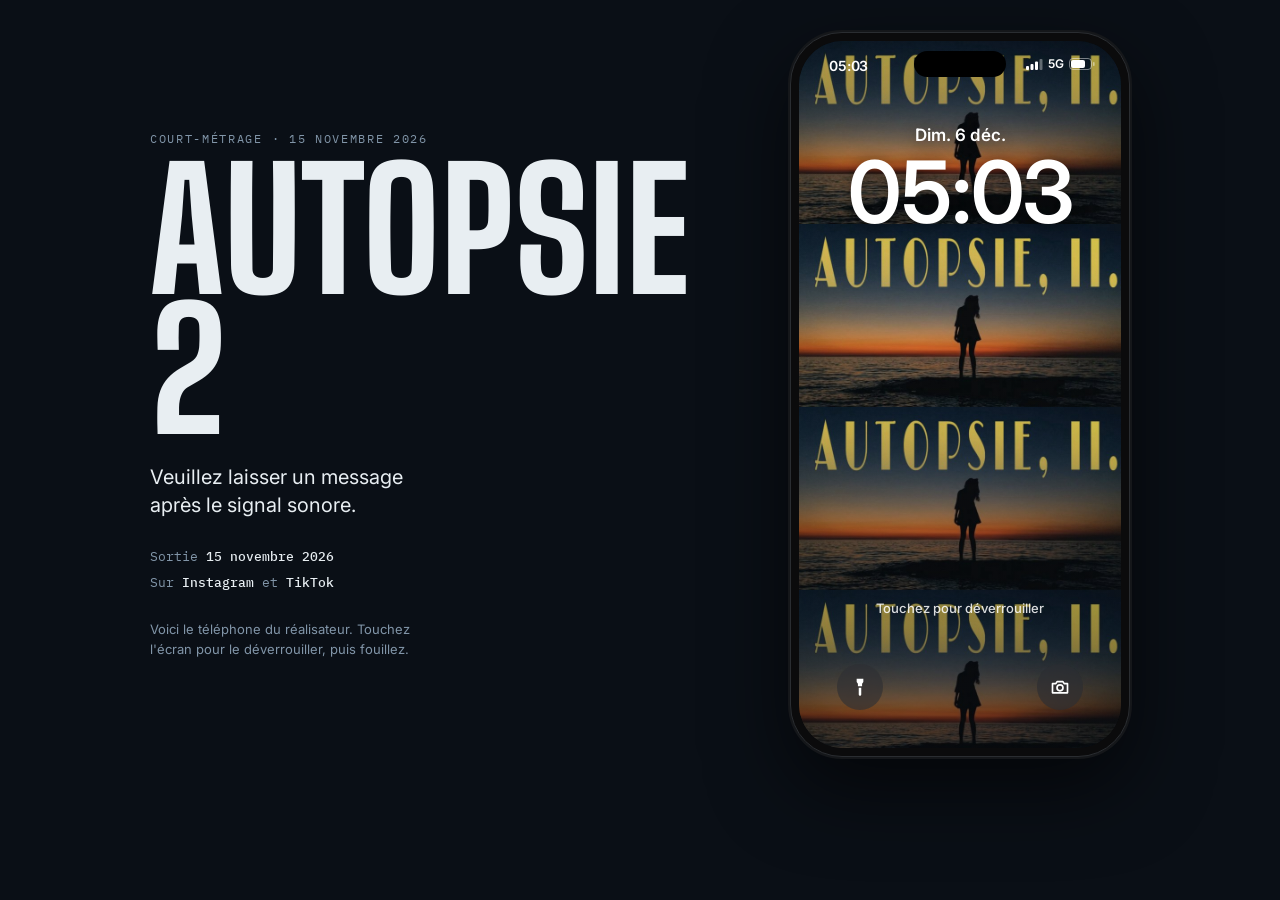
==== index.html @ be756fc7 "Add files via upload" ====
<!doctype html>
<html lang="fr">
<head>
<meta charset="utf-8">
<meta name="viewport" content="width=device-width, initial-scale=1, viewport-fit=cover">
<meta name="description" content="Autopsie 2, court-métrage. Sortie le 15 novembre 2026 sur Instagram et TikTok.">
<style>[hidden]{display:none!important}body{margin:0}img{max-width:100%}</style>
<title>Autopsie 2</title>
<link rel="preconnect" href="https://fonts.googleapis.com">
<link rel="stylesheet" href="https://fonts.googleapis.com/css2?family=Big+Shoulders+Display:wght@800&family=IBM+Plex+Mono:wght@400;500&family=Inter:wght@400;500;600;700&display=swap">
<style>
/* Layout: a title column beside an iPhone showing the director's phone; the phone stacks under the title on narrow screens. */
:root {
  color-scheme: dark;
  --bg: #0a0f16;
  --line: #223040;
  --ink: #e8eef2;
  --mute: #8195a8;
  --font-display: "Big Shoulders Display", "Arial Narrow", Impact, sans-serif;
  --font-mono: "IBM Plex Mono", ui-monospace, "SF Mono", Menlo, monospace;
  --font-ios: -apple-system, BlinkMacSystemFont, "SF Pro Text", "SF Pro Display", "Inter", system-ui, "Segoe UI", sans-serif;
  /* iOS dark palette used inside the phone */
  --i-bg: #000;
  --i-card: #1c1c1e;
  --i-card2: #2c2c2e;
  --i-sep: #38383a;
  --i-mute: #8e8e93;
  --i-blue: #0a84ff;
  --i-red: #ff453a;
  --i-green: #30d158;
}
* { box-sizing: border-box; }
html, body { min-height: 100%; }
body {
  background: var(--bg);
  color: var(--ink);
  font-family: var(--font-ios);
  font-size: 15px;
  line-height: 1.5;
  padding-left: max(16px, env(safe-area-inset-left, 0px));
  padding-right: max(16px, env(safe-area-inset-right, 0px));
  padding-block: 32px 48px;
}
button { font: inherit; color: inherit; background: none; border: 0; cursor: pointer; padding: 0; text-align: inherit; -webkit-tap-highlight-color: transparent; }
:focus-visible { outline: 2px solid var(--i-blue); outline-offset: 2px; }

.stage { max-width: 980px; margin: 0 auto; display: grid; grid-template-columns: minmax(0, 1fr) 340px; gap: 48px 72px; align-items: center; }
.intro { min-width: 0; }
.eyebrow { font-family: var(--font-mono); font-size: 12px; letter-spacing: .14em; text-transform: uppercase; color: var(--mute); margin: 0 0 12px; }
h1 { font-family: var(--font-display); font-weight: 800; font-size: clamp(72px, 13vw, 168px); line-height: .84; letter-spacing: .005em; text-transform: uppercase; margin: 0; text-wrap: balance; }
.line { font-size: 20px; line-height: 1.4; margin: 24px 0 0; max-width: 24ch; text-wrap: balance; }
.meta { margin: 28px 0 0; display: grid; gap: 6px; font-family: var(--font-mono); font-size: 13px; color: var(--mute); }
.meta b { color: var(--ink); font-weight: 500; }
.hint { margin: 28px 0 0; font-size: 13px; color: var(--mute); max-width: 34ch; }

/* iPhone */
.phone { width: 100%; max-width: 340px; aspect-ratio: 9 / 19.2; background: #0b0b0c; border: 1px solid #2a2d31; border-radius: 52px; padding: 8px; box-shadow: 0 0 0 2px #15171a, 0 30px 80px rgba(0,0,0,.6); justify-self: center; font-family: var(--font-ios); }
.glass { position: relative; width: 100%; height: 100%; border-radius: 44px; overflow: hidden; background: #000; isolation: isolate; color: #fff; }
.island { position: absolute; z-index: 20; top: 10px; left: 50%; width: 92px; height: 26px; margin-left: -46px; background: #000; border-radius: 14px; }
.status { position: absolute; z-index: 19; inset: 0 0 auto 0; height: 46px; padding: 14px 26px 0 30px; display: flex; justify-content: space-between; align-items: flex-start; pointer-events: none; font-size: 14px; font-weight: 600; letter-spacing: -.01em; }
.status .r { display: flex; gap: 5px; align-items: center; font-size: 12px; }
.status svg { display: block; }
.homebar { position: absolute; z-index: 20; bottom: 5px; left: 50%; width: 140px; height: 22px; margin-left: -70px; display: flex; align-items: flex-end; justify-content: center; padding-bottom: 5px; }
.homebar::after { content: ""; width: 120px; height: 5px; border-radius: 3px; background: #fff; opacity: .9; }

.screen { position: absolute; inset: 0; padding: 52px 16px 30px; display: flex; flex-direction: column; min-height: 0; background: var(--i-bg); }
.screen.clear { background: transparent; }
.wp { position: absolute; inset: 0; z-index: -1; background: #0a0f16 url("[data-uri]") top center / 100% auto repeat-y; }
.wp::after { content: ""; position: absolute; inset: 0; background: linear-gradient(rgba(6,9,14,.30), rgba(6,9,14,.05) 40%, rgba(6,9,14,.50)); }

/* Écran verrouillé */
.lock { align-items: center; text-align: center; text-shadow: 0 2px 16px rgba(0,0,0,.45); }
.lock .date { font-size: 17px; font-weight: 600; margin-top: 30px; }
.lock .time { font-size: 86px; font-weight: 600; line-height: 1; letter-spacing: -.04em; margin-top: 0; font-variant-numeric: tabular-nums; }
.lock .tap { margin-top: auto; font-size: 13px; font-weight: 500; opacity: .85; margin-bottom: 100px; }
.lock .quick { position: absolute; bottom: 38px; width: 46px; height: 46px; border-radius: 50%; background: rgba(40,44,52,.55); backdrop-filter: blur(14px); -webkit-backdrop-filter: blur(14px); display: grid; place-items: center; }
.lock .quick svg { width: 20px; height: 20px; }
.lock .q1 { left: 38px; } .lock .q2 { right: 38px; }

/* Accueil */
.home { padding-top: 62px; }
.apps { display: grid; grid-template-columns: repeat(4, minmax(0, 1fr)); gap: 20px 4px; }
.app { display: grid; justify-items: center; gap: 5px; font-size: 11px; font-weight: 500; text-align: center; text-shadow: 0 1px 6px rgba(0,0,0,.7); }
.app svg { width: 58px; height: 58px; display: block; }
.dots { margin-top: auto; display: flex; justify-content: center; gap: 7px; margin-bottom: 14px; }
.dots i { width: 7px; height: 7px; border-radius: 50%; background: rgba(255,255,255,.4); }
.dots i:first-child { background: #fff; }
.pill-search { align-self: center; padding: 7px 34px; border-radius: 999px; background: rgba(40,44,52,.55); backdrop-filter: blur(14px); -webkit-backdrop-filter: blur(14px); font-size: 13px; font-weight: 500; margin-bottom: 16px; }

/* Pages d'application */
.back { align-self: flex-start; display: inline-flex; align-items: center; gap: 2px; color: var(--i-blue); font-size: 17px; margin-left: -6px; padding: 4px 6px 4px 0; min-height: 32px; }
.back svg { width: 22px; height: 22px; }
.title { font-size: 33px; font-weight: 700; letter-spacing: .2px; margin: 4px 0 10px; line-height: 1.15; }
.search { height: 36px; background: var(--i-card); border-radius: 10px; color: var(--i-mute); display: flex; align-items: center; gap: 6px; padding: 0 10px; font-size: 16px; margin-bottom: 12px; }
.search svg { width: 15px; height: 15px; }
.group { background: var(--i-card); border-radius: 12px; overflow: hidden; }
.grow { display: flex; align-items: center; gap: 12px; padding: 12px 14px; min-width: 0; }
.grow + .grow { border-top: .5px solid var(--i-sep); }
.sub { font-size: 13px; color: var(--i-mute); }
.scroll { flex: 1; min-height: 0; overflow-y: auto; }

/* Contacts */
.sect { font-size: 13px; font-weight: 600; color: var(--i-mute); padding: 6px 2px 4px; background: var(--i-bg); position: sticky; top: 0; }
.clist { list-style: none; margin: 0 0 8px; padding: 0; }
.clist button { width: 100%; padding: 11px 2px; border-top: .5px solid var(--i-sep); font-size: 17px; }
.clist b { font-weight: 600; }
.avatar { flex: none; border-radius: 50%; display: grid; place-items: center; color: #fff; font-weight: 500; background: linear-gradient(#9a9aa2, #6e6e76); }
.person { align-items: center; text-align: center; }
.person .avatar { width: 98px; height: 98px; font-size: 36px; margin-top: 18px; }
.person h2 { font-size: 27px; font-weight: 600; margin: 12px 0 0; letter-spacing: -.01em; }
.action { margin-top: 22px; width: 92px; display: grid; justify-items: center; gap: 6px; padding: 10px 0 8px; background: var(--i-card); border-radius: 12px; font-size: 12px; color: var(--i-blue); font-weight: 500; }
.action svg { width: 22px; height: 22px; }

/* Messages */
.mrow { width: 100%; }
.mrow .avatar { width: 46px; height: 46px; }
.mrow .txt { min-width: 0; flex: 1; display: grid; gap: 1px; text-align: left; }
.mrow .txt b { font-size: 16px; font-weight: 600; }
.mrow .txt span { font-size: 14px; color: var(--i-mute); white-space: nowrap; overflow: hidden; text-overflow: ellipsis; }
.mrow .when { align-self: flex-start; font-size: 13px; color: var(--i-mute); display: flex; align-items: center; gap: 3px; margin-top: 2px; }
.mrow .when svg { width: 10px; height: 10px; }
.thead { display: grid; justify-items: center; gap: 2px; margin-top: -6px; padding-bottom: 8px; border-bottom: .5px solid var(--i-sep); }
.thead .avatar { width: 42px; height: 42px; }
.thead b { font-size: 11px; font-weight: 500; color: var(--i-mute); }
.thread { flex: 1; min-height: 0; display: flex; flex-direction: column; gap: 4px; padding: 14px 0; }
.stamp { align-self: center; font-size: 11px; color: var(--i-mute); margin-bottom: 8px; text-align: center; }
.stamp b { font-weight: 600; }
.bub { max-width: 76%; padding: 8px 13px; border-radius: 18px; font-size: 16px; line-height: 1.3; overflow-wrap: anywhere; }
.bub.in { align-self: flex-start; background: #26262a; border-bottom-left-radius: 5px; }
.bub.out { align-self: flex-end; background: var(--i-blue); border-bottom-right-radius: 5px; }
.compose { display: flex; align-items: center; gap: 8px; }
.compose .plus { flex: none; width: 30px; height: 30px; border-radius: 50%; background: var(--i-card2); display: grid; place-items: center; color: var(--i-mute); }
.compose .plus svg { width: 14px; height: 14px; }
.compose .field { flex: 1; height: 34px; border: .5px solid var(--i-sep); border-radius: 17px; padding: 0 14px; display: flex; align-items: center; color: #5f5f64; font-size: 15px; }

/* Dictaphone */
.memo { padding: 14px; display: grid; gap: 12px; }
.memo .name { font-size: 17px; font-weight: 600; }
.wave { height: 54px; display: flex; align-items: center; gap: 2px; }
.wave i { flex: 1; min-width: 1px; border-radius: 1px; background: #4a4a4f; }
.wave i.on { background: #fff; }
.times { display: flex; justify-content: space-between; font-size: 12px; color: var(--i-mute); font-variant-numeric: tabular-nums; }
.ctl { display: grid; place-items: center; }
.play { width: 54px; height: 54px; display: grid; place-items: center; }
.play svg { width: 30px; height: 30px; }

/* Appel */
.call { align-items: center; text-align: center; background: linear-gradient(#1f3350, #0b1220 75%); }
.call .avatar { width: 88px; height: 88px; font-size: 32px; margin-top: 30px; }
.call h2 { font-size: 30px; font-weight: 600; margin: 14px 0 2px; letter-spacing: -.01em; }
.stateline { font-size: 16px; color: rgba(255,255,255,.65); min-height: 24px; font-variant-numeric: tabular-nums; }
.stateline.rec { display: inline-flex; align-items: center; gap: 8px; color: var(--i-red); }
.stateline.rec::before { content: ""; width: 9px; height: 9px; border-radius: 50%; background: var(--i-red); animation: blink 1s steps(2, jump-none) infinite; }
@keyframes blink { 50% { opacity: .15; } }
.greet { margin-top: 26px; width: 100%; min-height: 84px; }
.greet .bubble { display: inline-block; text-align: left; background: rgba(255,255,255,.12); border-radius: 16px; padding: 12px 15px; font-size: 17px; line-height: 1.35; opacity: 0; transform: translateY(4px); transition: opacity .5s, transform .5s; }
.greet .bubble.show { opacity: 1; transform: none; }
.hang { margin-top: auto; margin-bottom: 8px; width: 64px; height: 64px; border-radius: 50%; background: var(--i-red); display: grid; place-items: center; }
.hang svg { width: 28px; height: 28px; transform: rotate(135deg); }

/* Sortie */
.cal { padding: 16px 14px; display: grid; gap: 4px; }
.cal .dow { font-size: 13px; font-weight: 600; color: var(--i-red); text-transform: uppercase; letter-spacing: .04em; }
.cal .day { font-size: 68px; font-weight: 300; line-height: 1; letter-spacing: -.03em; }
.cal .mo { font-size: 17px; font-weight: 500; }
.chip { justify-self: start; margin-top: 8px; padding: 4px 11px; border-radius: 999px; background: var(--i-blue); font-size: 13px; font-weight: 600; }
.where .grow { justify-content: space-between; font-size: 17px; }
.where .sub { font-variant-numeric: tabular-nums; }
.sh { font-size: 13px; color: var(--i-mute); text-transform: uppercase; letter-spacing: .02em; margin: 16px 0 6px 14px; }

/* Photos */
.pbar { display: flex; align-items: center; min-height: 32px; }
.lib, .col { flex: 1; min-height: 0; display: flex; flex-direction: column; }
.lib .grid { margin: auto -16px 0; display: grid; grid-template-columns: repeat(3, minmax(0, 1fr)); gap: 2px; }
.thumb { position: relative; aspect-ratio: 1; display: block; overflow: hidden; background: #111; width: 100%; }
.thumb img { width: 100%; height: 100%; object-fit: cover; display: block; }
.thumb::after { content: ""; position: absolute; inset: auto 0 0 0; height: 34px; background: linear-gradient(transparent, rgba(0,0,0,.55)); }
.thumb .dur { position: absolute; z-index: 1; right: 6px; bottom: 4px; font-size: 12px; font-weight: 600; display: flex; align-items: center; gap: 4px; font-variant-numeric: tabular-nums; }
.thumb .dur svg { width: 13px; height: 9px; }
.thumb .fav { position: absolute; z-index: 1; left: 6px; bottom: 4px; width: 13px; height: 13px; display: none; }
.thumb.liked .fav { display: block; }
.count { text-align: center; font-size: 14px; color: var(--i-mute); padding: 12px 0 10px; font-variant-numeric: tabular-nums; }
.tabbar { display: flex; gap: 4px; padding: 5px; margin: 0 6px 6px; border-radius: 30px; background: rgba(44,44,46,.85); backdrop-filter: blur(16px); -webkit-backdrop-filter: blur(16px); }
.tab { flex: 1; display: grid; justify-items: center; gap: 2px; padding: 7px 0 5px; border-radius: 25px; font-size: 10px; font-weight: 500; color: #c7c7cc; }
.tab svg { width: 24px; height: 24px; }
.tab[aria-selected="true"] { background: rgba(120,120,128,.4); color: var(--i-blue); }
.albums .grow { cursor: pointer; width: 100%; text-align: left; }
.albums .mini { width: 46px; height: 46px; border-radius: 6px; overflow: hidden; flex: none; }
.albums .mini img { width: 100%; height: 100%; object-fit: cover; display: block; }
.albums .nm { flex: 1; min-width: 0; display: grid; }
.albums .nm b { font-weight: 500; font-size: 17px; }

.viewer { padding: 50px 0 28px; }
.vtop { display: flex; align-items: center; padding: 0 16px; position: relative; min-height: 44px; }
.vback { position: relative; z-index: 1; width: 38px; height: 38px; border-radius: 50%; background: rgba(60,60,67,.65); display: grid; place-items: center; }
.vback svg { width: 20px; height: 20px; }
.vtitle { position: absolute; left: 0; right: 0; text-align: center; line-height: 1.2; pointer-events: none; }
.vtitle b { display: block; font-size: 15px; font-weight: 600; }
.vtitle span { font-size: 12px; color: var(--i-mute); }
.stagev { flex: 1; min-height: 0; display: grid; place-items: center; }
.vwrap { position: relative; width: 100%; aspect-ratio: 1080 / 610; background: #000; cursor: pointer; }
.vwrap video { width: 100%; height: 100%; display: block; object-fit: contain; background: #000; }
.bigplay { position: absolute; inset: 0; display: grid; place-items: center; pointer-events: none; }
.bigplay span { width: 58px; height: 58px; border-radius: 50%; background: rgba(40,40,44,.6); backdrop-filter: blur(10px); -webkit-backdrop-filter: blur(10px); display: grid; place-items: center; }
.bigplay svg { width: 26px; height: 26px; margin-left: 3px; }
.vctl { display: flex; align-items: center; gap: 10px; padding: 0 16px 8px; }
.vctl button { flex: none; width: 30px; height: 30px; display: grid; place-items: center; }
.vctl button svg { width: 20px; height: 20px; }
.vctl input[type="range"] { flex: 1; min-width: 0; height: 22px; accent-color: #fff; margin: 0; }
.vctl .t { flex: none; font-size: 12px; color: var(--i-mute); font-variant-numeric: tabular-nums; min-width: 34px; text-align: right; }
.vtool { display: flex; justify-content: space-around; padding: 6px 24px 0; }
.vtool button { width: 46px; height: 44px; display: grid; place-items: center; }
.vtool button svg { width: 25px; height: 25px; }
.vtool .fav-on { color: var(--i-red); }
.scrim { position: absolute; inset: 0; z-index: 15; background: rgba(0,0,0,.5); opacity: 0; pointer-events: none; transition: opacity .25s; }
.scrim.open { opacity: 1; pointer-events: auto; }
.sheet { position: absolute; left: 0; right: 0; bottom: 0; z-index: 16; background: var(--i-card); border-radius: 26px 26px 0 0; padding: 12px 16px 40px; transform: translateY(105%); transition: transform .3s ease; }
.sheet.open { transform: none; }
.sheet .top { display: flex; justify-content: space-between; align-items: center; margin-bottom: 12px; }
.sheet .top b { font-size: 17px; font-weight: 600; }
.sheet .x { width: 30px; height: 30px; border-radius: 50%; background: var(--i-card2); display: grid; place-items: center; color: var(--i-mute); }
.sheet .x svg { width: 14px; height: 14px; }
.sheet .when { display: flex; justify-content: space-between; font-size: 16px; padding: 0 2px 12px; }
.sheet .when span:last-child { color: var(--i-mute); font-variant-numeric: tabular-nums; }
.sheet .group { background: var(--i-bg); }
.sheet .grow { justify-content: space-between; font-size: 16px; }
.sheet .grow span:last-child { color: var(--i-mute); font-variant-numeric: tabular-nums; }
.toast { position: absolute; z-index: 25; top: 54px; left: 50%; transform: translate(-50%, -8px); background: rgba(70,70,74,.95); padding: 8px 16px; border-radius: 999px; font-size: 14px; font-weight: 500; white-space: nowrap; opacity: 0; pointer-events: none; transition: opacity .25s, transform .25s; }
.toast.show { opacity: 1; transform: translate(-50%, 0); }

@media (max-width: 760px) {
  .stage { grid-template-columns: minmax(0, 1fr); gap: 32px; }
  .line { max-width: none; }
}
@media (prefers-reduced-motion: reduce) {
  .stateline.rec::before { animation: none; }
  .greet .bubble { transition: none; }
  .sheet, .scrim, .toast { transition: none; }
}
</style>
</head>
<body>


<main class="stage">
  <section class="intro">
    <p class="eyebrow">Court-métrage · 15 novembre 2026</p>
    <h1>Autopsie 2</h1>
    <p class="line">Veuillez laisser un message après le signal sonore.</p>
    <p class="meta">
      <span>Sortie <b>15 novembre 2026</b></span>
      <span>Sur <b>Instagram</b> et <b>TikTok</b></span>
    </p>
    <p class="hint">Voici le téléphone du réalisateur. Touchez l'écran pour le déverrouiller, puis fouillez.</p>
  </section>

  <div class="phone" aria-label="Téléphone du réalisateur">
    <div class="glass" id="glass">
      <div class="status">
        <span id="sbTime">00:00</span>
        <span class="r">
          <svg width="17" height="11" viewBox="0 0 17 11" fill="#fff"><rect x="0" y="7" width="3" height="4" rx="1"/><rect x="4.5" y="5" width="3" height="6" rx="1"/><rect x="9" y="2.5" width="3" height="8.5" rx="1"/><rect x="13.5" y="0" width="3" height="11" rx="1" opacity=".35"/></svg>
          <span>5G</span>
          <svg width="26" height="12" viewBox="0 0 26 12" fill="none"><rect x=".5" y=".5" width="22" height="11" rx="3.5" stroke="#fff" opacity=".45"/><rect x="2" y="2" width="14" height="8" rx="2" fill="#fff"/><rect x="24" y="4" width="1.6" height="4" rx=".8" fill="#fff" opacity=".45"/></svg>
        </span>
      </div>
      <div class="island"></div>

      <!-- Écran verrouillé -->
      <section class="screen clear lock" id="lock">
        <div class="wp" aria-hidden="true"></div>
        <div class="date" id="lockDate"></div>
        <div class="time" id="lockTime">00:00</div>
        <div class="tap">Touchez pour déverrouiller</div>
        <div class="quick q1" aria-hidden="true"><svg viewBox="0 0 24 24" fill="#fff"><path d="M8 2h8v4l-1.5 2v3h-5V8L8 6zM10.5 13h3v8a1.5 1.5 0 0 1-3 0z"/></svg></div>
        <div class="quick q2" aria-hidden="true"><svg viewBox="0 0 24 24" fill="none" stroke="#fff" stroke-width="2" stroke-linejoin="round"><path d="M3 8h4l1.5-2.5h7L17 8h4v11H3z"/><circle cx="12" cy="13" r="3.6"/></svg></div>
      </section>

      <!-- Accueil -->
      <section class="screen clear home" id="home" hidden>
        <div class="wp" aria-hidden="true"></div>
        <div class="apps">
          <button class="app" data-go="messages">
            <svg viewBox="0 0 60 60"><defs><linearGradient id="gM" x1="0" y1="0" x2="0" y2="1"><stop offset="0" stop-color="#67e36e"/><stop offset="1" stop-color="#1fbf3f"/></linearGradient></defs><rect width="60" height="60" rx="14" fill="url(#gM)"/><path d="M30 14c-9.4 0-17 6.2-17 13.9 0 4.4 2.5 8.300 6.400 10.800-.4 2.300-1.700 4.400-3.400 6 3.600-.2 6.900-1.600 9.100-3.500 1.600.4 3.200.6 4.900.6 9.400 0 17-6.200 17-13.900S39.400 14 30 14z" fill="#fff"/></svg>Messages</button>
          <button class="app" data-go="photos">
            <svg viewBox="0 0 60 60"><rect width="60" height="60" rx="14" fill="#fff"/><g style="mix-blend-mode:multiply" opacity=".92"><ellipse cx="30" cy="18.500" rx="6.200" ry="10.500" fill="#f9622f"/><ellipse cx="30" cy="18.500" rx="6.200" ry="10.500" fill="#f6a317" transform="rotate(45 30 30)"/><ellipse cx="30" cy="18.500" rx="6.200" ry="10.500" fill="#f5d52b" transform="rotate(90 30 30)"/><ellipse cx="30" cy="18.500" rx="6.200" ry="10.500" fill="#7fcf4b" transform="rotate(135 30 30)"/><ellipse cx="30" cy="18.500" rx="6.200" ry="10.500" fill="#2fc7c0" transform="rotate(180 30 30)"/><ellipse cx="30" cy="18.500" rx="6.200" ry="10.500" fill="#3a8ff2" transform="rotate(225 30 30)"/><ellipse cx="30" cy="18.500" rx="6.200" ry="10.500" fill="#8a5ce6" transform="rotate(270 30 30)"/><ellipse cx="30" cy="18.500" rx="6.200" ry="10.500" fill="#ee4f93" transform="rotate(315 30 30)"/></g></svg>Photos</button>
          <button class="app" data-go="recorder">
            <svg viewBox="0 0 60 60"><defs><linearGradient id="gD" x1="0" y1="0" x2="0" y2="1"><stop offset="0" stop-color="#2b2b2e"/><stop offset="1" stop-color="#050506"/></linearGradient></defs><rect width="60" height="60" rx="14" fill="url(#gD)"/><g fill="#ff453a"><rect x="12" y="25" width="3.600" height="10" rx="1.800"/><rect x="18.500" y="20" width="3.600" height="20" rx="1.800"/><rect x="25" y="14" width="3.600" height="32" rx="1.800"/><rect x="31.500" y="21" width="3.600" height="18" rx="1.800"/><rect x="38" y="17" width="3.600" height="26" rx="1.800"/><rect x="44.500" y="26" width="3.600" height="8" rx="1.800"/></g></svg>Dictaphone</button>
          <button class="app" data-go="contacts">
            <svg viewBox="0 0 60 60"><defs><linearGradient id="gC" x1="0" y1="0" x2="0" y2="1"><stop offset="0" stop-color="#d9dce1"/><stop offset="1" stop-color="#a3a7ae"/></linearGradient></defs><rect width="60" height="60" rx="14" fill="url(#gC)"/><circle cx="30" cy="24" r="8.500" fill="#fff"/><path d="M13 50c1.400-9 8.300-13.500 17-13.500S45.600 41 47 50z" fill="#fff"/></svg>Contacts</button>
          <button class="app" data-go="release">
            <svg viewBox="0 0 60 60"><rect width="60" height="60" rx="14" fill="#fff"/><text x="30" y="17" text-anchor="middle" font-family="-apple-system, Inter, sans-serif" font-size="9.500" font-weight="600" fill="#ff3b30" letter-spacing=".5">DIM.</text><text x="30" y="46" text-anchor="middle" font-family="-apple-system, Inter, sans-serif" font-size="30" font-weight="300" fill="#111">15</text></svg>Sortie</button>
        </div>
        <div class="dots" aria-hidden="true"><i></i><i></i></div>
        <div class="pill-search" aria-hidden="true">Recherche</div>
      </section>

      <!-- Messages : liste -->
      <section class="screen" id="messages" hidden>
        <button class="back" data-back><svg viewBox="0 0 24 24" fill="none" stroke="currentColor" stroke-width="2.600" stroke-linecap="round" stroke-linejoin="round"><path d="M15 5l-7 7 7 7"/></svg>Accueil</button>
        <h2 class="title">Messages</h2>
        <div class="search"><svg viewBox="0 0 24 24" fill="none" stroke="currentColor" stroke-width="2.600" stroke-linecap="round"><circle cx="11" cy="11" r="6.500"/><path d="M16 16l4.500 4.500"/></svg>Rechercher</div>
        <div class="group">
          <button class="grow mrow" data-go="thread">
            <span class="avatar"><svg width="26" height="26" viewBox="0 0 24 24" fill="#fff"><circle cx="12" cy="9" r="4.200"/><path d="M4 21c.8-4.600 4-6.500 8-6.500s7.200 1.900 8 6.500z"/></svg></span>
            <span class="txt"><b>.</b><span>je crois bien</span></span>
            <span class="when">04/06/2026<svg viewBox="0 0 10 16" fill="none" stroke="currentColor" stroke-width="2" stroke-linecap="round" stroke-linejoin="round"><path d="M2 2l6 6-6 6"/></svg></span>
          </button>
        </div>
      </section>

      <!-- Messages : conversation -->
      <section class="screen" id="thread" hidden>
        <button class="back" data-back><svg viewBox="0 0 24 24" fill="none" stroke="currentColor" stroke-width="2.600" stroke-linecap="round" stroke-linejoin="round"><path d="M15 5l-7 7 7 7"/></svg>Messages</button>
        <div class="thead"><span class="avatar"><svg width="24" height="24" viewBox="0 0 24 24" fill="#fff"><circle cx="12" cy="9" r="4.200"/><path d="M4 21c.8-4.600 4-6.500 8-6.500s7.200 1.900 8 6.500z"/></svg></span><b>.</b></div>
        <div class="thread">
          <div class="stamp"><b>iMessage</b><br>jeudi 4 juin 2026</div>
          <div class="bub in">c'est fini ?</div>
          <div class="bub out">je crois bien</div>
        </div>
        <div class="compose" aria-hidden="true"><span class="plus"><svg viewBox="0 0 14 14" stroke="currentColor" stroke-width="2" stroke-linecap="round"><path d="M7 1v12M1 7h12"/></svg></span><span class="field">iMessage</span></div>
      </section>

      <!-- Photos -->
      <section class="screen" id="photos" hidden>
        <div class="pbar"><button class="back" data-back><svg viewBox="0 0 24 24" fill="none" stroke="currentColor" stroke-width="2.600" stroke-linecap="round" stroke-linejoin="round"><path d="M15 5l-7 7 7 7"/></svg>Accueil</button></div>
        <div class="lib" id="libPane">
          <h2 class="title">Photothèque</h2>
          <div class="grid">
            <button class="thumb" id="thumb" data-go="viewer" aria-label="Vidéo du 15 novembre 2025, 58 secondes">
              <img alt="" src="[data-uri]">
              <svg class="fav" viewBox="0 0 24 24" fill="#fff"><path d="M12 21s-7.500-4.600-9.500-9.200C1.200 8.700 3.100 5 6.600 5c2 0 3.700 1.100 5.400 3.200C13.700 6.100 15.400 5 17.400 5c3.500 0 5.400 3.700 4.100 6.800C19.500 16.400 12 21 12 21z"/></svg>
              <span class="dur"><svg viewBox="0 0 16 10" fill="#fff"><rect width="11" height="10" rx="2.500"/><path d="M12 3.500l4-2.500v8l-4-2.500z"/></svg>0:58</span>
            </button>
          </div>
          <div class="count">1 vidéo</div>
        </div>
        <div class="col" id="colPane" hidden>
          <h2 class="title">Collections</h2>
          <div class="sh" style="margin-top:6px">Albums</div>
          <div class="group albums">
            <button class="grow" data-tab="lib"><span class="mini"><img alt="" src="[data-uri]"></span><span class="nm"><b>Récents</b><span class="sub">1</span></span></button>
            <button class="grow" data-tab="lib"><span class="mini"><img alt="" src="[data-uri]"></span><span class="nm"><b>Vidéos</b><span class="sub">1</span></span></button>
          </div>
        </div>
        <div class="tabbar" role="tablist">
          <button class="tab" role="tab" id="tabLib" data-tab="lib" aria-selected="true"><svg viewBox="0 0 24 24"><rect x="3" y="5" width="18" height="14" rx="3" fill="none" stroke="currentColor" stroke-width="2"/><circle cx="9" cy="10.500" r="1.600" fill="currentColor"/><path d="M4 17l5-4.500 4 3.500 3-2.500 4 3.500" fill="none" stroke="currentColor" stroke-width="2" stroke-linejoin="round"/></svg>Photothèque</button>
          <button class="tab" role="tab" id="tabCol" data-tab="col" aria-selected="false"><svg viewBox="0 0 24 24" fill="none" stroke="currentColor" stroke-width="2" stroke-linecap="round" stroke-linejoin="round"><rect x="4" y="9" width="16" height="11" rx="2.500"/><path d="M7 5.500h10M9.500 2.500h5"/></svg>Collections</button>
        </div>
      </section>

      <!-- Visionneuse -->
      <section class="screen viewer" id="viewer" hidden>
        <div class="vtop">
          <button class="vback" data-back aria-label="Photothèque"><svg viewBox="0 0 24 24" fill="none" stroke="currentColor" stroke-width="2.600" stroke-linecap="round" stroke-linejoin="round"><path d="M15 5l-7 7 7 7"/></svg></button>
          <div class="vtitle"><b>15 novembre 2025</b><span>21:00</span></div>
        </div>
        <div class="stagev">
          <div class="vwrap" id="vwrap">
            <video id="vid" src="video.mp4" poster="[data-uri]" playsinline preload="none"></video>
            <div class="bigplay" id="bigplay"><span><svg viewBox="0 0 24 24" fill="#fff"><path d="M6 3.500l14 8.500-14 8.500z"/></svg></span></div>
          </div>
        </div>
        <div class="vctl">
          <button id="vpp" aria-label="Lecture"><svg viewBox="0 0 24 24" fill="#fff"><path d="M6 3.500l14 8.500-14 8.500z"/></svg></button>
          <input type="range" id="seek" min="0" max="1000" value="0" aria-label="Position dans la vidéo">
          <span class="t" id="vtime">-0:58</span>
          <button id="vmute" aria-label="Son"><svg viewBox="0 0 24 24"><path d="M4 9.500h3.500L12 5.500v13L7.500 14.500H4z" fill="#fff"/><path d="M15.500 9a4 4 0 0 1 0 6M18 6.500a8 8 0 0 1 0 11" fill="none" stroke="#fff" stroke-width="2" stroke-linecap="round"/></svg></button>
        </div>
        <div class="vtool">
          <button id="vshare" aria-label="Partager"><svg viewBox="0 0 24 24" fill="none" stroke="currentColor" stroke-width="2" stroke-linecap="round" stroke-linejoin="round"><path d="M12 3v12M8 7l4-4 4 4M6 11H5a1 1 0 0 0-1 1v8a1 1 0 0 0 1 1h14a1 1 0 0 0 1-1v-8a1 1 0 0 0-1-1h-1"/></svg></button>
          <button id="vfav" aria-label="Ajouter aux favoris"><svg id="heart" viewBox="0 0 24 24" fill="none" stroke="currentColor" stroke-width="2" stroke-linejoin="round"><path d="M12 21s-7.500-4.600-9.500-9.200C1.200 8.700 3.100 5 6.600 5c2 0 3.700 1.100 5.400 3.200C13.700 6.100 15.400 5 17.400 5c3.500 0 5.400 3.700 4.100 6.800C19.500 16.400 12 21 12 21z"/></svg></button>
          <button id="vinfo" aria-label="Informations"><svg viewBox="0 0 24 24" fill="none" stroke="currentColor" stroke-width="2" stroke-linecap="round"><circle cx="12" cy="12" r="9"/><path d="M12 11v5.500"/><circle cx="12" cy="7.800" r="1.100" fill="currentColor" stroke="none"/></svg></button>
        </div>
        <div class="scrim" id="scrim"></div>
        <div class="sheet" id="sheet" role="dialog" aria-label="Informations">
          <div class="top"><b>Informations</b><button class="x" id="sheetX" aria-label="Fermer"><svg viewBox="0 0 24 24" fill="none" stroke="currentColor" stroke-width="3" stroke-linecap="round"><path d="M6 6l12 12M18 6L6 18"/></svg></button></div>
          <div class="when"><span>samedi 15 novembre 2025</span><span>21:00</span></div>
          <div class="group">
            <div class="grow"><span>Type</span><span>Vidéo</span></div>
            <div class="grow"><span>Résolution</span><span>1080 × 610</span></div>
            <div class="grow"><span>Durée</span><span>0:58</span></div>
            <div class="grow"><span>Taille</span><span>18,6 Mo</span></div>
          </div>
        </div>
        <div class="toast" id="toast" role="status"></div>
      </section>

      <!-- Dictaphone -->
      <section class="screen" id="recorder" hidden>
        <button class="back" data-back><svg viewBox="0 0 24 24" fill="none" stroke="currentColor" stroke-width="2.600" stroke-linecap="round" stroke-linejoin="round"><path d="M15 5l-7 7 7 7"/></svg>Accueil</button>
        <h2 class="title">Dictaphone</h2>
        <div class="sh" style="margin-top:6px">Tous les enregistrements</div>
        <div class="group memo">
          <div class="name">Autopsie, II.</div>
          <div class="wave" id="recWave" aria-hidden="true"></div>
          <div class="times"><span id="recTime">0:00</span><span id="recLeft">-0:28</span></div>
          <div class="ctl"><button class="play" id="recPlay" aria-label="Lire Autopsie, II."><svg viewBox="0 0 24 24" fill="#fff"><path d="M6 3.500l14 8.500-14 8.500z"/></svg></button></div>
        </div>
      </section>

      <!-- Contacts -->
      <section class="screen" id="contacts" hidden>
        <button class="back" data-back><svg viewBox="0 0 24 24" fill="none" stroke="currentColor" stroke-width="2.600" stroke-linecap="round" stroke-linejoin="round"><path d="M15 5l-7 7 7 7"/></svg>Accueil</button>
        <h2 class="title">Contacts</h2>
        <div class="search"><svg viewBox="0 0 24 24" fill="none" stroke="currentColor" stroke-width="2.600" stroke-linecap="round"><circle cx="11" cy="11" r="6.500"/><path d="M16 16l4.500 4.500"/></svg>Rechercher</div>
        <div class="scroll">
          <div class="sect">B</div>
          <ul class="clist">
            <li><button data-person="Lina Bouadjadj" data-ini="LB">Lina <b>Bouadjadj</b></button></li>
            <li><button data-person="Nadjia Boukouya" data-ini="NB">Nadjia <b>Boukouya</b></button></li>
          </ul>
          <div class="sect">D</div>
          <ul class="clist">
            <li><button data-person="Houssem Djardem" data-ini="HD">Houssem <b>Djardem</b></button></li>
          </ul>
          <div class="sect">L</div>
          <ul class="clist">
            <li><button data-person="Lina" data-ini="L"><b>Lina</b></button></li>
          </ul>
        </div>
      </section>

      <!-- Fiche contact -->
      <section class="screen person" id="person" hidden>
        <button class="back" data-back><svg viewBox="0 0 24 24" fill="none" stroke="currentColor" stroke-width="2.600" stroke-linecap="round" stroke-linejoin="round"><path d="M15 5l-7 7 7 7"/></svg>Contacts</button>
        <span class="avatar" id="pAvatar">L</span>
        <h2 id="pName">Lina</h2>
        <button class="action" id="callBtn"><svg viewBox="0 0 24 24" fill="currentColor"><path d="M6.600 10.800a15 15 0 0 0 6.600 6.600l2.200-2.200a1 1 0 0 1 1-.25c1.100.37 2.300.57 3.600.57a1 1 0 0 1 1 1V20a1 1 0 0 1-1 1A17 17 0 0 1 3 4a1 1 0 0 1 1-1h3.500a1 1 0 0 1 1 1c0 1.300.2 2.500.57 3.600a1 1 0 0 1-.25 1z"/></svg>appeler</button>
      </section>

      <!-- Appel -->
      <section class="screen call" id="call" hidden>
        <span class="avatar" id="cAvatar">L</span>
        <h2 id="cName">Lina</h2>
        <div class="stateline" id="cState">appel en cours…</div>
        <div class="greet" aria-live="polite"><span class="bubble" id="g1">Veuillez laisser un message après le signal sonore.</span></div>
        <button class="hang" id="hangBtn" aria-label="Raccrocher"><svg viewBox="0 0 24 24" fill="#fff"><path d="M6.600 10.800a15 15 0 0 0 6.600 6.600l2.200-2.200a1 1 0 0 1 1-.25c1.100.37 2.300.57 3.600.57a1 1 0 0 1 1 1V20a1 1 0 0 1-1 1A17 17 0 0 1 3 4a1 1 0 0 1 1-1h3.500a1 1 0 0 1 1 1c0 1.300.2 2.500.57 3.600a1 1 0 0 1-.25 1z"/></svg></button>
      </section>

      <!-- Sortie -->
      <section class="screen" id="release" hidden>
        <button class="back" data-back><svg viewBox="0 0 24 24" fill="none" stroke="currentColor" stroke-width="2.600" stroke-linecap="round" stroke-linejoin="round"><path d="M15 5l-7 7 7 7"/></svg>Accueil</button>
        <h2 class="title">Sortie</h2>
        <div class="group cal">
          <span class="dow">dimanche</span>
          <span class="day">15</span>
          <span class="mo">novembre 2026</span>
          <span class="chip" id="countdown">15 novembre</span>
        </div>
        <div class="sh">Où regarder</div>
        <div class="group where">
          <div class="grow"><span>Instagram</span><span class="sub">15 nov. 2026</span></div>
          <div class="grow"><span>TikTok</span><span class="sub">15 nov. 2026</span></div>
        </div>
      </section>

      <button class="homebar" id="homebar" aria-label="Accueil"></button>
    </div>
  </div>
</main>

<script>
(function () {
  var AUDIO_SRC = "[data-uri]";

  var $ = function (s) { return document.querySelector(s); };
  var screens = Array.prototype.slice.call(document.querySelectorAll(".screen"));
  var stack = ["lock"];
  var timers = [];
  var callRun = 0;

  function clearTimers() { timers.forEach(clearTimeout); timers = []; }
  function later(fn, ms) { timers.push(setTimeout(fn, ms)); }

  function show(id) {
    screens.forEach(function (s) { s.hidden = s.id !== id; });
    $("#homebar").hidden = id === "lock";
  }
  function go(id) {
    if (id === "home") stack = ["home"]; else stack.push(id);
    leave(); show(id);
  }
  function back() {
    if (stack.length > 1) stack.pop();
    leave(); show(stack[stack.length - 1]);
  }
  function leave() { callRun++; clearTimers(); stopRec(); if (typeof stopVideo === "function") stopVideo(); }

  document.addEventListener("click", function (e) {
    var t = e.target.closest("[data-go]");
    if (t) return go(t.getAttribute("data-go"));
    if (e.target.closest("[data-back]")) return back();
  });
  $("#homebar").addEventListener("click", function () { go("home"); });
  $("#glass").addEventListener("click", function (e) {
    if (stack.length === 1 && stack[0] === "lock" && !e.target.closest("button")) go("home");
  });

  /* Heure et date */
  function tick() {
    var d = new Date();
    var hm = d.toLocaleTimeString("fr-FR", { hour: "2-digit", minute: "2-digit" });
    var dt = d.toLocaleDateString("fr-FR", { weekday: "short", day: "numeric", month: "short" });
    $("#sbTime").textContent = hm;
    $("#lockTime").textContent = hm;
    $("#lockDate").textContent = dt.charAt(0).toUpperCase() + dt.slice(1);
  }
  tick(); setInterval(tick, 20000);

  /* Compte à rebours */
  (function () {
    var now = new Date();
    var today = new Date(now.getFullYear(), now.getMonth(), now.getDate());
    var days = Math.round((new Date(2026, 10, 15) - today) / 86400000);
    $("#countdown").textContent = days > 1 ? "Dans " + days + " jours" : days === 1 ? "Demain" : days === 0 ? "Aujourd'hui" : "Disponible";
  })();

  /* Dictaphone : « Autopsie, II. » */
  var wave = $("#recWave"), bars = [], N = 52, seed = 7;
  function rnd() { seed = (seed * 16807) % 2147483647; return seed / 2147483647; }
  for (var i = 0; i < N; i++) {
    var b = document.createElement("i");
    b.style.height = Math.max(8, Math.min(100, (0.25 + 0.75 * Math.abs(Math.sin(i / 5.5)) * (0.5 + rnd())) * 100)) + "%";
    wave.appendChild(b); bars.push(b);
  }
  var audio = new Audio(AUDIO_SRC), rafId = 0, playing = false, DUR = 28.76;
  audio.preload = "metadata";
  function fmt(s) { s = Math.max(0, Math.floor(s)); return Math.floor(s / 60) + ":" + String(s % 60).padStart(2, "0"); }
  function dur() { return isFinite(audio.duration) && audio.duration > 0 ? audio.duration : DUR; }
  function paint(p) {
    var n = Math.round(p * bars.length);
    bars.forEach(function (b, i) { b.className = i < n ? "on" : ""; });
  }
  function setIcon(isPlaying) {
    $("#recPlay").innerHTML = isPlaying
      ? '<svg viewBox="0 0 24 24" fill="#fff"><rect x="5" y="3.500" width="5" height="17" rx="1.200"/><rect x="14" y="3.500" width="5" height="17" rx="1.200"/></svg>'
      : '<svg viewBox="0 0 24 24" fill="#fff"><path d="M6 3.500l14 8.500-14 8.500z"/></svg>';
  }
  function labels(cur) { $("#recTime").textContent = fmt(cur); $("#recLeft").textContent = "-" + fmt(Math.max(0, dur() - cur)); }
  function stopRec() {
    playing = false; cancelAnimationFrame(rafId);
    try { audio.pause(); audio.currentTime = 0; } catch (err) {}
    paint(0); setIcon(false); labels(0);
  }
  function frame() {
    if (!playing) return;
    paint(audio.currentTime / dur()); labels(audio.currentTime);
    rafId = requestAnimationFrame(frame);
  }
  audio.addEventListener("loadedmetadata", function () { if (!playing) labels(0); });
  audio.addEventListener("ended", stopRec);
  labels(0);
  $("#recPlay").addEventListener("click", function () {
    if (playing) return stopRec();
    playing = true; setIcon(true);
    var p = audio.play();
    if (p && p.catch) p.catch(stopRec);
    frame();
  });

  /* Forme d'onde réelle, si le navigateur sait décoder le fichier */
  try {
    var bin = atob(AUDIO_SRC.split(",")[1]), buf = new Uint8Array(bin.length);
    for (var k = 0; k < bin.length; k++) buf[k] = bin.charCodeAt(k);
    var ctx = new (window.AudioContext || window.webkitAudioContext)();
    ctx.decodeAudioData(buf.buffer, function (d) {
      var ch = d.getChannelData(0), step = Math.floor(ch.length / N), peaks = [], mx = 0;
      for (var n = 0; n < N; n++) {
        var m = 0;
        for (var j = n * step; j < (n + 1) * step; j += 40) { var v = Math.abs(ch[j]); if (v > m) m = v; }
        peaks.push(m); if (m > mx) mx = m;
      }
      if (mx > 0) bars.forEach(function (b, n) { b.style.height = Math.max(8, Math.round(peaks[n] / mx * 100)) + "%"; });
      ctx.close();
    }, function () {});
  } catch (err) {}

  /* Photos */
  function tabTo(name) {
    $("#libPane").hidden = name !== "lib";
    $("#colPane").hidden = name !== "col";
    $("#tabLib").setAttribute("aria-selected", name === "lib" ? "true" : "false");
    $("#tabCol").setAttribute("aria-selected", name === "col" ? "true" : "false");
  }
  document.addEventListener("click", function (e) {
    var t = e.target.closest("[data-tab]");
    if (t) tabTo(t.getAttribute("data-tab"));
  });

  var vid = $("#vid"), seek = $("#seek"), vtime = $("#vtime"), VDUR = 58.5, liked = false, toastT = 0;
  var PLAY = '<svg viewBox="0 0 24 24" fill="#fff"><path d="M6 3.500l14 8.500-14 8.500z"/></svg>';
  var PAUSE = '<svg viewBox="0 0 24 24" fill="#fff"><rect x="5" y="3.500" width="5" height="17" rx="1.200"/><rect x="14" y="3.500" width="5" height="17" rx="1.200"/></svg>';
  var SPK = '<svg viewBox="0 0 24 24"><path d="M4 9.500h3.500L12 5.500v13L7.500 14.500H4z" fill="#fff"/><path d="M15.500 9a4 4 0 0 1 0 6M18 6.500a8 8 0 0 1 0 11" fill="none" stroke="#fff" stroke-width="2" stroke-linecap="round"/></svg>';
  var SPK_OFF = '<svg viewBox="0 0 24 24"><path d="M4 9.500h3.500L12 5.500v13L7.500 14.500H4z" fill="#fff"/><path d="M16 9.500l5 5M21 9.500l-5 5" fill="none" stroke="#fff" stroke-width="2" stroke-linecap="round"/></svg>';
  function vdur() { return isFinite(vid.duration) && vid.duration > 0 ? vid.duration : VDUR; }
  function vUi() {
    $("#vpp").innerHTML = vid.paused ? PLAY : PAUSE;
    $("#bigplay").hidden = !vid.paused;
  }
  function vTick() {
    seek.value = String(Math.round(vid.currentTime / vdur() * 1000));
    vtime.textContent = "-" + fmt(Math.max(0, vdur() - vid.currentTime));
  }
  function vToggle() {
    if (vid.paused) { var p = vid.play(); if (p && p.catch) p.catch(function () {}); } else vid.pause();
  }
  vid.addEventListener("play", vUi);
  vid.addEventListener("pause", vUi);
  vid.addEventListener("timeupdate", vTick);
  vid.addEventListener("loadedmetadata", vTick);
  vid.addEventListener("ended", function () { try { vid.currentTime = 0; } catch (err) {} vUi(); vTick(); });
  $("#vwrap").addEventListener("click", vToggle);
  $("#vpp").addEventListener("click", vToggle);
  seek.addEventListener("input", function () { try { vid.currentTime = (seek.value / 1000) * vdur(); } catch (err) {} vTick(); });
  $("#vmute").addEventListener("click", function () { vid.muted = !vid.muted; $("#vmute").innerHTML = vid.muted ? SPK_OFF : SPK; });
  $("#vfav").addEventListener("click", function () {
    liked = !liked;
    $("#thumb").classList.toggle("liked", liked);
    $("#vfav").className = liked ? "fav-on" : "";
    $("#heart").setAttribute("fill", liked ? "currentColor" : "none");
  });
  function sheet(open) { $("#sheet").classList.toggle("open", open); $("#scrim").classList.toggle("open", open); }
  $("#vinfo").addEventListener("click", function () { sheet(true); });
  $("#scrim").addEventListener("click", function () { sheet(false); });
  $("#sheetX").addEventListener("click", function () { sheet(false); });
  function toast(msg) {
    var el = $("#toast"); el.textContent = msg; el.classList.add("show");
    clearTimeout(toastT); toastT = setTimeout(function () { el.classList.remove("show"); }, 1800);
  }
  $("#vshare").addEventListener("click", function () {
    var url = location.href.split("#")[0];
    try {
      navigator.clipboard.writeText(url).then(function () { toast("Lien copié"); }, function () { toast("Copiez le lien dans la barre d'adresse"); });
    } catch (err) { toast("Copiez le lien dans la barre d'adresse"); }
  });
  function stopVideo() {
    try { vid.pause(); if (vid.readyState > 0) vid.currentTime = 0; } catch (err) {}
    sheet(false); vUi(); vTick();
  }
  vUi();

  /* Contacts et appel (aucun signal sonore) */
  var current = { name: "", ini: "" };
  Array.prototype.forEach.call(document.querySelectorAll("[data-person]"), function (b) {
    b.addEventListener("click", function () {
      current = { name: b.getAttribute("data-person"), ini: b.getAttribute("data-ini") };
      $("#pName").textContent = current.name; $("#pAvatar").textContent = current.ini;
      go("person");
    });
  });
  $("#callBtn").addEventListener("click", function () {
    $("#cName").textContent = current.name; $("#cAvatar").textContent = current.ini;
    var st = $("#cState"), g1 = $("#g1");
    g1.className = "bubble"; st.className = "stateline"; st.textContent = "appel en cours…";
    go("call");
    var run = callRun;
    function ok() { return run === callRun; }
    later(function () { if (ok()) st.textContent = "sonnerie…"; }, 1500);
    later(function () { if (ok()) { st.textContent = "répondeur"; g1.className = "bubble show"; } }, 4200);
    later(function () {
      if (!ok()) return;
      st.className = "stateline rec"; var s = 0; st.textContent = "0:00";
      (function loop() { if (!ok()) return; later(function () { s++; st.textContent = fmt(s); loop(); }, 1000); })();
    }, 7600);
  });
  $("#hangBtn").addEventListener("click", back);

  show("lock");
})();
</script>

</body>
</html>
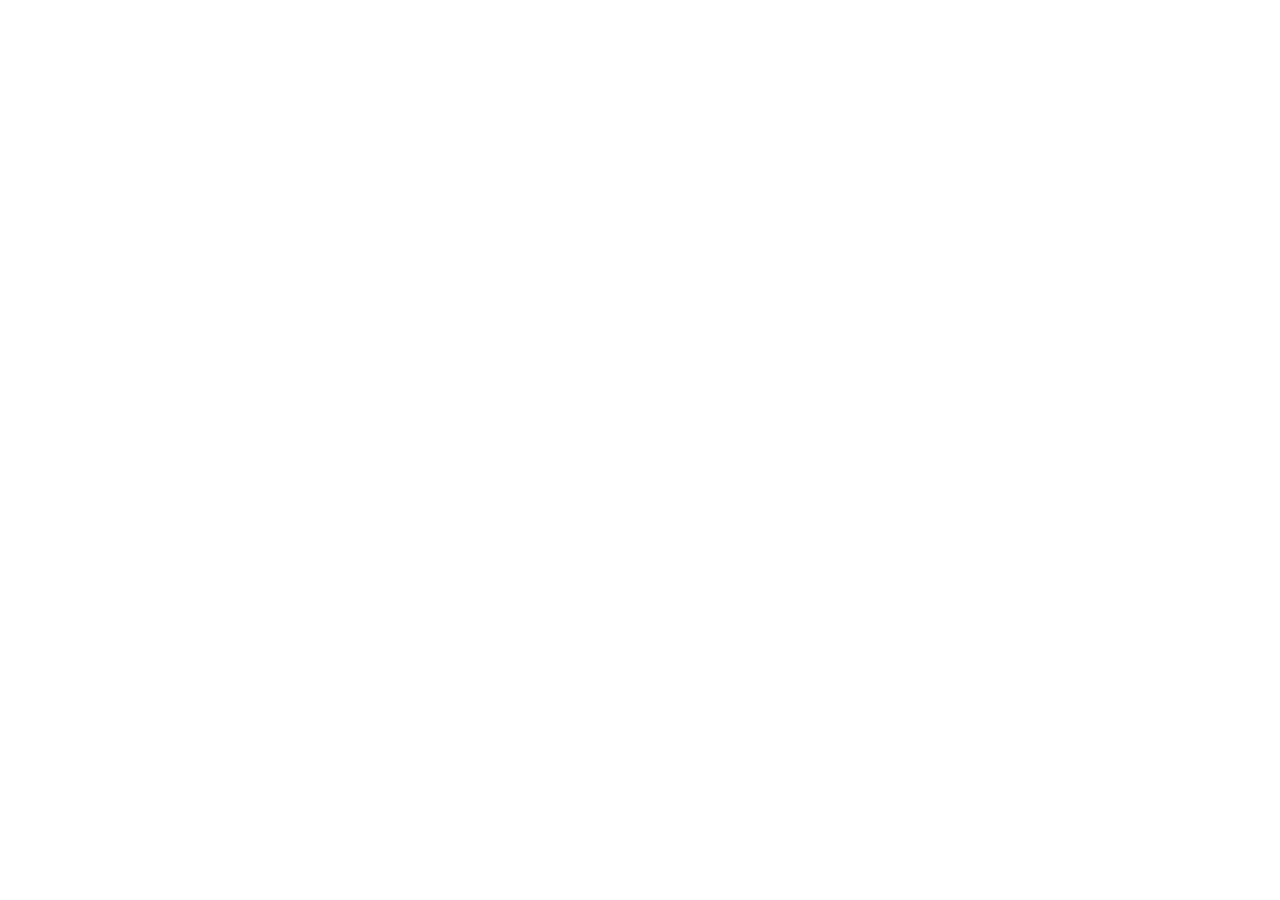
==== commit e207baa9: "Add files via upload" ====
--- a/index.html
+++ b/index.html
@@ -3,246 +3,54 @@
 <head>
 <meta charset="utf-8">
 <meta name="viewport" content="width=device-width, initial-scale=1, viewport-fit=cover">
-<meta name="description" content="Autopsie 2, court-métrage. Sortie le 15 novembre 2026 sur Instagram et TikTok.">
-<style>[hidden]{display:none!important}body{margin:0}img{max-width:100%}</style>
-<title>Autopsie 2</title>
+<meta http-equiv="Content-Security-Policy" content="default-src 'self'; script-src 'self' https://gc.zgo.at; style-src 'self' https://fonts.googleapis.com; font-src https://fonts.gstatic.com; img-src 'self' data: https://*.goatcounter.com; media-src 'self'; connect-src 'self' https://*.goatcounter.com; object-src 'none'; base-uri 'self'; form-action 'self'; upgrade-insecure-requests">
+<meta name="referrer" content="strict-origin-when-cross-origin">
+<script src="assets/https.js"></script>
+<title>Autopsie 2 – Court-métrage, sortie le 15 novembre 2026</title>
+<meta name="description" content="Autopsie 2, court-métrage : déverrouillez le téléphone du réalisateur et fouillez-le. Sortie le 15 novembre 2026 sur Instagram et TikTok.">
+<meta name="robots" content="index, follow, max-image-preview:large">
+<meta name="theme-color" content="#0a0f16">
+<meta name="color-scheme" content="dark">
+<link rel="canonical" href="https://hichemou100-hue.github.io/autopsie-2/">
+<!-- Google Search Console : collez ici la balise de vérification fournie par Google, par exemple :
+<meta name="google-site-verification" content="VOTRE_CODE"> -->
+
+<meta property="og:type" content="website">
+<meta property="og:locale" content="fr_FR">
+<meta property="og:site_name" content="Autopsie 2">
+<meta property="og:title" content="Autopsie 2 – Court-métrage, sortie le 15 novembre 2026">
+<meta property="og:description" content="Autopsie 2, court-métrage : déverrouillez le téléphone du réalisateur et fouillez-le. Sortie le 15 novembre 2026 sur Instagram et TikTok.">
+<meta property="og:url" content="https://hichemou100-hue.github.io/autopsie-2/">
+<meta property="og:image" content="https://hichemou100-hue.github.io/autopsie-2/assets/og-image.jpg">
+<meta property="og:image:type" content="image/jpeg">
+<meta property="og:image:width" content="1200">
+<meta property="og:image:height" content="630">
+<meta property="og:image:alt" content="Titre Autopsie 2, court-métrage, sortie le 15 novembre 2026, avec une image du film">
+<meta name="twitter:card" content="summary_large_image">
+<meta name="twitter:title" content="Autopsie 2 – Court-métrage, sortie le 15 novembre 2026">
+<meta name="twitter:description" content="Autopsie 2, court-métrage : déverrouillez le téléphone du réalisateur et fouillez-le. Sortie le 15 novembre 2026 sur Instagram et TikTok.">
+<meta name="twitter:image" content="https://hichemou100-hue.github.io/autopsie-2/assets/og-image.jpg">
+<meta name="twitter:image:alt" content="Titre Autopsie 2, court-métrage, sortie le 15 novembre 2026, avec une image du film">
+
+<link rel="icon" href="favicon.svg" type="image/svg+xml">
+<link rel="icon" href="favicon.ico" sizes="48x48">
+<link rel="apple-touch-icon" href="assets/apple-touch-icon.png">
+<link rel="manifest" href="site.webmanifest">
+
 <link rel="preconnect" href="https://fonts.googleapis.com">
+<link rel="preconnect" href="https://fonts.gstatic.com" crossorigin>
+<link rel="preload" as="image" href="assets/fond.webp" type="image/webp" fetchpriority="high">
 <link rel="stylesheet" href="https://fonts.googleapis.com/css2?family=Big+Shoulders+Display:wght@800&family=IBM+Plex+Mono:wght@400;500&family=Inter:wght@400;500;600;700&display=swap">
-<style>
-/* Layout: a title column beside an iPhone showing the director's phone; the phone stacks under the title on narrow screens. */
-:root {
-  color-scheme: dark;
-  --bg: #0a0f16;
-  --line: #223040;
-  --ink: #e8eef2;
-  --mute: #8195a8;
-  --font-display: "Big Shoulders Display", "Arial Narrow", Impact, sans-serif;
-  --font-mono: "IBM Plex Mono", ui-monospace, "SF Mono", Menlo, monospace;
-  --font-ios: -apple-system, BlinkMacSystemFont, "SF Pro Text", "SF Pro Display", "Inter", system-ui, "Segoe UI", sans-serif;
-  /* iOS dark palette used inside the phone */
-  --i-bg: #000;
-  --i-card: #1c1c1e;
-  --i-card2: #2c2c2e;
-  --i-sep: #38383a;
-  --i-mute: #8e8e93;
-  --i-blue: #0a84ff;
-  --i-red: #ff453a;
-  --i-green: #30d158;
-}
-* { box-sizing: border-box; }
-html, body { min-height: 100%; }
-body {
-  background: var(--bg);
-  color: var(--ink);
-  font-family: var(--font-ios);
-  font-size: 15px;
-  line-height: 1.5;
-  padding-left: max(16px, env(safe-area-inset-left, 0px));
-  padding-right: max(16px, env(safe-area-inset-right, 0px));
-  padding-block: 32px 48px;
-}
-button { font: inherit; color: inherit; background: none; border: 0; cursor: pointer; padding: 0; text-align: inherit; -webkit-tap-highlight-color: transparent; }
-:focus-visible { outline: 2px solid var(--i-blue); outline-offset: 2px; }
-
-.stage { max-width: 980px; margin: 0 auto; display: grid; grid-template-columns: minmax(0, 1fr) 340px; gap: 48px 72px; align-items: center; }
-.intro { min-width: 0; }
-.eyebrow { font-family: var(--font-mono); font-size: 12px; letter-spacing: .14em; text-transform: uppercase; color: var(--mute); margin: 0 0 12px; }
-h1 { font-family: var(--font-display); font-weight: 800; font-size: clamp(72px, 13vw, 168px); line-height: .84; letter-spacing: .005em; text-transform: uppercase; margin: 0; text-wrap: balance; }
-.line { font-size: 20px; line-height: 1.4; margin: 24px 0 0; max-width: 24ch; text-wrap: balance; }
-.meta { margin: 28px 0 0; display: grid; gap: 6px; font-family: var(--font-mono); font-size: 13px; color: var(--mute); }
-.meta b { color: var(--ink); font-weight: 500; }
-.hint { margin: 28px 0 0; font-size: 13px; color: var(--mute); max-width: 34ch; }
-
-/* iPhone */
-.phone { width: 100%; max-width: 340px; aspect-ratio: 9 / 19.2; background: #0b0b0c; border: 1px solid #2a2d31; border-radius: 52px; padding: 8px; box-shadow: 0 0 0 2px #15171a, 0 30px 80px rgba(0,0,0,.6); justify-self: center; font-family: var(--font-ios); }
-.glass { position: relative; width: 100%; height: 100%; border-radius: 44px; overflow: hidden; background: #000; isolation: isolate; color: #fff; }
-.island { position: absolute; z-index: 20; top: 10px; left: 50%; width: 92px; height: 26px; margin-left: -46px; background: #000; border-radius: 14px; }
-.status { position: absolute; z-index: 19; inset: 0 0 auto 0; height: 46px; padding: 14px 26px 0 30px; display: flex; justify-content: space-between; align-items: flex-start; pointer-events: none; font-size: 14px; font-weight: 600; letter-spacing: -.01em; }
-.status .r { display: flex; gap: 5px; align-items: center; font-size: 12px; }
-.status svg { display: block; }
-.homebar { position: absolute; z-index: 20; bottom: 5px; left: 50%; width: 140px; height: 22px; margin-left: -70px; display: flex; align-items: flex-end; justify-content: center; padding-bottom: 5px; }
-.homebar::after { content: ""; width: 120px; height: 5px; border-radius: 3px; background: #fff; opacity: .9; }
-
-.screen { position: absolute; inset: 0; padding: 52px 16px 30px; display: flex; flex-direction: column; min-height: 0; background: var(--i-bg); }
-.screen.clear { background: transparent; }
-.wp { position: absolute; inset: 0; z-index: -1; background: #0a0f16 url("[data-uri]") top center / 100% auto repeat-y; }
-.wp::after { content: ""; position: absolute; inset: 0; background: linear-gradient(rgba(6,9,14,.30), rgba(6,9,14,.05) 40%, rgba(6,9,14,.50)); }
-
-/* Écran verrouillé */
-.lock { align-items: center; text-align: center; text-shadow: 0 2px 16px rgba(0,0,0,.45); }
-.lock .date { font-size: 17px; font-weight: 600; margin-top: 30px; }
-.lock .time { font-size: 86px; font-weight: 600; line-height: 1; letter-spacing: -.04em; margin-top: 0; font-variant-numeric: tabular-nums; }
-.lock .tap { margin-top: auto; font-size: 13px; font-weight: 500; opacity: .85; margin-bottom: 100px; }
-.lock .quick { position: absolute; bottom: 38px; width: 46px; height: 46px; border-radius: 50%; background: rgba(40,44,52,.55); backdrop-filter: blur(14px); -webkit-backdrop-filter: blur(14px); display: grid; place-items: center; }
-.lock .quick svg { width: 20px; height: 20px; }
-.lock .q1 { left: 38px; } .lock .q2 { right: 38px; }
-
-/* Accueil */
-.home { padding-top: 62px; }
-.apps { display: grid; grid-template-columns: repeat(4, minmax(0, 1fr)); gap: 20px 4px; }
-.app { display: grid; justify-items: center; gap: 5px; font-size: 11px; font-weight: 500; text-align: center; text-shadow: 0 1px 6px rgba(0,0,0,.7); }
-.app svg { width: 58px; height: 58px; display: block; }
-.dots { margin-top: auto; display: flex; justify-content: center; gap: 7px; margin-bottom: 14px; }
-.dots i { width: 7px; height: 7px; border-radius: 50%; background: rgba(255,255,255,.4); }
-.dots i:first-child { background: #fff; }
-.pill-search { align-self: center; padding: 7px 34px; border-radius: 999px; background: rgba(40,44,52,.55); backdrop-filter: blur(14px); -webkit-backdrop-filter: blur(14px); font-size: 13px; font-weight: 500; margin-bottom: 16px; }
-
-/* Pages d'application */
-.back { align-self: flex-start; display: inline-flex; align-items: center; gap: 2px; color: var(--i-blue); font-size: 17px; margin-left: -6px; padding: 4px 6px 4px 0; min-height: 32px; }
-.back svg { width: 22px; height: 22px; }
-.title { font-size: 33px; font-weight: 700; letter-spacing: .2px; margin: 4px 0 10px; line-height: 1.15; }
-.search { height: 36px; background: var(--i-card); border-radius: 10px; color: var(--i-mute); display: flex; align-items: center; gap: 6px; padding: 0 10px; font-size: 16px; margin-bottom: 12px; }
-.search svg { width: 15px; height: 15px; }
-.group { background: var(--i-card); border-radius: 12px; overflow: hidden; }
-.grow { display: flex; align-items: center; gap: 12px; padding: 12px 14px; min-width: 0; }
-.grow + .grow { border-top: .5px solid var(--i-sep); }
-.sub { font-size: 13px; color: var(--i-mute); }
-.scroll { flex: 1; min-height: 0; overflow-y: auto; }
-
-/* Contacts */
-.sect { font-size: 13px; font-weight: 600; color: var(--i-mute); padding: 6px 2px 4px; background: var(--i-bg); position: sticky; top: 0; }
-.clist { list-style: none; margin: 0 0 8px; padding: 0; }
-.clist button { width: 100%; padding: 11px 2px; border-top: .5px solid var(--i-sep); font-size: 17px; }
-.clist b { font-weight: 600; }
-.avatar { flex: none; border-radius: 50%; display: grid; place-items: center; color: #fff; font-weight: 500; background: linear-gradient(#9a9aa2, #6e6e76); }
-.person { align-items: center; text-align: center; }
-.person .avatar { width: 98px; height: 98px; font-size: 36px; margin-top: 18px; }
-.person h2 { font-size: 27px; font-weight: 600; margin: 12px 0 0; letter-spacing: -.01em; }
-.action { margin-top: 22px; width: 92px; display: grid; justify-items: center; gap: 6px; padding: 10px 0 8px; background: var(--i-card); border-radius: 12px; font-size: 12px; color: var(--i-blue); font-weight: 500; }
-.action svg { width: 22px; height: 22px; }
-
-/* Messages */
-.mrow { width: 100%; }
-.mrow .avatar { width: 46px; height: 46px; }
-.mrow .txt { min-width: 0; flex: 1; display: grid; gap: 1px; text-align: left; }
-.mrow .txt b { font-size: 16px; font-weight: 600; }
-.mrow .txt span { font-size: 14px; color: var(--i-mute); white-space: nowrap; overflow: hidden; text-overflow: ellipsis; }
-.mrow .when { align-self: flex-start; font-size: 13px; color: var(--i-mute); display: flex; align-items: center; gap: 3px; margin-top: 2px; }
-.mrow .when svg { width: 10px; height: 10px; }
-.thead { display: grid; justify-items: center; gap: 2px; margin-top: -6px; padding-bottom: 8px; border-bottom: .5px solid var(--i-sep); }
-.thead .avatar { width: 42px; height: 42px; }
-.thead b { font-size: 11px; font-weight: 500; color: var(--i-mute); }
-.thread { flex: 1; min-height: 0; display: flex; flex-direction: column; gap: 4px; padding: 14px 0; }
-.stamp { align-self: center; font-size: 11px; color: var(--i-mute); margin-bottom: 8px; text-align: center; }
-.stamp b { font-weight: 600; }
-.bub { max-width: 76%; padding: 8px 13px; border-radius: 18px; font-size: 16px; line-height: 1.3; overflow-wrap: anywhere; }
-.bub.in { align-self: flex-start; background: #26262a; border-bottom-left-radius: 5px; }
-.bub.out { align-self: flex-end; background: var(--i-blue); border-bottom-right-radius: 5px; }
-.compose { display: flex; align-items: center; gap: 8px; }
-.compose .plus { flex: none; width: 30px; height: 30px; border-radius: 50%; background: var(--i-card2); display: grid; place-items: center; color: var(--i-mute); }
-.compose .plus svg { width: 14px; height: 14px; }
-.compose .field { flex: 1; height: 34px; border: .5px solid var(--i-sep); border-radius: 17px; padding: 0 14px; display: flex; align-items: center; color: #5f5f64; font-size: 15px; }
-
-/* Dictaphone */
-.memo { padding: 14px; display: grid; gap: 12px; }
-.memo .name { font-size: 17px; font-weight: 600; }
-.wave { height: 54px; display: flex; align-items: center; gap: 2px; }
-.wave i { flex: 1; min-width: 1px; border-radius: 1px; background: #4a4a4f; }
-.wave i.on { background: #fff; }
-.times { display: flex; justify-content: space-between; font-size: 12px; color: var(--i-mute); font-variant-numeric: tabular-nums; }
-.ctl { display: grid; place-items: center; }
-.play { width: 54px; height: 54px; display: grid; place-items: center; }
-.play svg { width: 30px; height: 30px; }
-
-/* Appel */
-.call { align-items: center; text-align: center; background: linear-gradient(#1f3350, #0b1220 75%); }
-.call .avatar { width: 88px; height: 88px; font-size: 32px; margin-top: 30px; }
-.call h2 { font-size: 30px; font-weight: 600; margin: 14px 0 2px; letter-spacing: -.01em; }
-.stateline { font-size: 16px; color: rgba(255,255,255,.65); min-height: 24px; font-variant-numeric: tabular-nums; }
-.stateline.rec { display: inline-flex; align-items: center; gap: 8px; color: var(--i-red); }
-.stateline.rec::before { content: ""; width: 9px; height: 9px; border-radius: 50%; background: var(--i-red); animation: blink 1s steps(2, jump-none) infinite; }
-@keyframes blink { 50% { opacity: .15; } }
-.greet { margin-top: 26px; width: 100%; min-height: 84px; }
-.greet .bubble { display: inline-block; text-align: left; background: rgba(255,255,255,.12); border-radius: 16px; padding: 12px 15px; font-size: 17px; line-height: 1.35; opacity: 0; transform: translateY(4px); transition: opacity .5s, transform .5s; }
-.greet .bubble.show { opacity: 1; transform: none; }
-.hang { margin-top: auto; margin-bottom: 8px; width: 64px; height: 64px; border-radius: 50%; background: var(--i-red); display: grid; place-items: center; }
-.hang svg { width: 28px; height: 28px; transform: rotate(135deg); }
-
-/* Sortie */
-.cal { padding: 16px 14px; display: grid; gap: 4px; }
-.cal .dow { font-size: 13px; font-weight: 600; color: var(--i-red); text-transform: uppercase; letter-spacing: .04em; }
-.cal .day { font-size: 68px; font-weight: 300; line-height: 1; letter-spacing: -.03em; }
-.cal .mo { font-size: 17px; font-weight: 500; }
-.chip { justify-self: start; margin-top: 8px; padding: 4px 11px; border-radius: 999px; background: var(--i-blue); font-size: 13px; font-weight: 600; }
-.where .grow { justify-content: space-between; font-size: 17px; }
-.where .sub { font-variant-numeric: tabular-nums; }
-.sh { font-size: 13px; color: var(--i-mute); text-transform: uppercase; letter-spacing: .02em; margin: 16px 0 6px 14px; }
-
-/* Photos */
-.pbar { display: flex; align-items: center; min-height: 32px; }
-.lib, .col { flex: 1; min-height: 0; display: flex; flex-direction: column; }
-.lib .grid { margin: auto -16px 0; display: grid; grid-template-columns: repeat(3, minmax(0, 1fr)); gap: 2px; }
-.thumb { position: relative; aspect-ratio: 1; display: block; overflow: hidden; background: #111; width: 100%; }
-.thumb img { width: 100%; height: 100%; object-fit: cover; display: block; }
-.thumb::after { content: ""; position: absolute; inset: auto 0 0 0; height: 34px; background: linear-gradient(transparent, rgba(0,0,0,.55)); }
-.thumb .dur { position: absolute; z-index: 1; right: 6px; bottom: 4px; font-size: 12px; font-weight: 600; display: flex; align-items: center; gap: 4px; font-variant-numeric: tabular-nums; }
-.thumb .dur svg { width: 13px; height: 9px; }
-.thumb .fav { position: absolute; z-index: 1; left: 6px; bottom: 4px; width: 13px; height: 13px; display: none; }
-.thumb.liked .fav { display: block; }
-.count { text-align: center; font-size: 14px; color: var(--i-mute); padding: 12px 0 10px; font-variant-numeric: tabular-nums; }
-.tabbar { display: flex; gap: 4px; padding: 5px; margin: 0 6px 6px; border-radius: 30px; background: rgba(44,44,46,.85); backdrop-filter: blur(16px); -webkit-backdrop-filter: blur(16px); }
-.tab { flex: 1; display: grid; justify-items: center; gap: 2px; padding: 7px 0 5px; border-radius: 25px; font-size: 10px; font-weight: 500; color: #c7c7cc; }
-.tab svg { width: 24px; height: 24px; }
-.tab[aria-selected="true"] { background: rgba(120,120,128,.4); color: var(--i-blue); }
-.albums .grow { cursor: pointer; width: 100%; text-align: left; }
-.albums .mini { width: 46px; height: 46px; border-radius: 6px; overflow: hidden; flex: none; }
-.albums .mini img { width: 100%; height: 100%; object-fit: cover; display: block; }
-.albums .nm { flex: 1; min-width: 0; display: grid; }
-.albums .nm b { font-weight: 500; font-size: 17px; }
-
-.viewer { padding: 50px 0 28px; }
-.vtop { display: flex; align-items: center; padding: 0 16px; position: relative; min-height: 44px; }
-.vback { position: relative; z-index: 1; width: 38px; height: 38px; border-radius: 50%; background: rgba(60,60,67,.65); display: grid; place-items: center; }
-.vback svg { width: 20px; height: 20px; }
-.vtitle { position: absolute; left: 0; right: 0; text-align: center; line-height: 1.2; pointer-events: none; }
-.vtitle b { display: block; font-size: 15px; font-weight: 600; }
-.vtitle span { font-size: 12px; color: var(--i-mute); }
-.stagev { flex: 1; min-height: 0; display: grid; place-items: center; }
-.vwrap { position: relative; width: 100%; aspect-ratio: 1080 / 610; background: #000; cursor: pointer; }
-.vwrap video { width: 100%; height: 100%; display: block; object-fit: contain; background: #000; }
-.bigplay { position: absolute; inset: 0; display: grid; place-items: center; pointer-events: none; }
-.bigplay span { width: 58px; height: 58px; border-radius: 50%; background: rgba(40,40,44,.6); backdrop-filter: blur(10px); -webkit-backdrop-filter: blur(10px); display: grid; place-items: center; }
-.bigplay svg { width: 26px; height: 26px; margin-left: 3px; }
-.vctl { display: flex; align-items: center; gap: 10px; padding: 0 16px 8px; }
-.vctl button { flex: none; width: 30px; height: 30px; display: grid; place-items: center; }
-.vctl button svg { width: 20px; height: 20px; }
-.vctl input[type="range"] { flex: 1; min-width: 0; height: 22px; accent-color: #fff; margin: 0; }
-.vctl .t { flex: none; font-size: 12px; color: var(--i-mute); font-variant-numeric: tabular-nums; min-width: 34px; text-align: right; }
-.vtool { display: flex; justify-content: space-around; padding: 6px 24px 0; }
-.vtool button { width: 46px; height: 44px; display: grid; place-items: center; }
-.vtool button svg { width: 25px; height: 25px; }
-.vtool .fav-on { color: var(--i-red); }
-.scrim { position: absolute; inset: 0; z-index: 15; background: rgba(0,0,0,.5); opacity: 0; pointer-events: none; transition: opacity .25s; }
-.scrim.open { opacity: 1; pointer-events: auto; }
-.sheet { position: absolute; left: 0; right: 0; bottom: 0; z-index: 16; background: var(--i-card); border-radius: 26px 26px 0 0; padding: 12px 16px 40px; transform: translateY(105%); transition: transform .3s ease; }
-.sheet.open { transform: none; }
-.sheet .top { display: flex; justify-content: space-between; align-items: center; margin-bottom: 12px; }
-.sheet .top b { font-size: 17px; font-weight: 600; }
-.sheet .x { width: 30px; height: 30px; border-radius: 50%; background: var(--i-card2); display: grid; place-items: center; color: var(--i-mute); }
-.sheet .x svg { width: 14px; height: 14px; }
-.sheet .when { display: flex; justify-content: space-between; font-size: 16px; padding: 0 2px 12px; }
-.sheet .when span:last-child { color: var(--i-mute); font-variant-numeric: tabular-nums; }
-.sheet .group { background: var(--i-bg); }
-.sheet .grow { justify-content: space-between; font-size: 16px; }
-.sheet .grow span:last-child { color: var(--i-mute); font-variant-numeric: tabular-nums; }
-.toast { position: absolute; z-index: 25; top: 54px; left: 50%; transform: translate(-50%, -8px); background: rgba(70,70,74,.95); padding: 8px 16px; border-radius: 999px; font-size: 14px; font-weight: 500; white-space: nowrap; opacity: 0; pointer-events: none; transition: opacity .25s, transform .25s; }
-.toast.show { opacity: 1; transform: translate(-50%, 0); }
-
-@media (max-width: 760px) {
-  .stage { grid-template-columns: minmax(0, 1fr); gap: 32px; }
-  .line { max-width: none; }
-}
-@media (prefers-reduced-motion: reduce) {
-  .stateline.rec::before { animation: none; }
-  .greet .bubble { transition: none; }
-  .sheet, .scrim, .toast { transition: none; }
-}
-</style>
+<link rel="stylesheet" href="assets/site.css">
+<link rel="stylesheet" href="assets/common.css">
+<script type="application/ld+json">{"@context": "https://schema.org", "@type": "Movie", "name": "Autopsie 2", "description": "Autopsie 2, court-métrage : déverrouillez le téléphone du réalisateur et fouillez-le. Sortie le 15 novembre 2026 sur Instagram et TikTok.", "datePublished": "2026-11-15", "inLanguage": "fr", "url": "https://hichemou100-hue.github.io/autopsie-2/", "image": "https://hichemou100-hue.github.io/autopsie-2/assets/og-image.jpg"}</script>
+<script src="assets/cookies.js" defer></script>
+<script src="assets/app.js" defer></script>
 </head>
 <body>
-
-
-<main class="stage">
+<a class="skip" href="#contenu">Aller au contenu</a>
+<noscript><p class="noscript-msg">Ce court-métrage interactif nécessite JavaScript. Activez-le dans votre navigateur pour déverrouiller le téléphone du réalisateur.</p></noscript>
+<main class="stage" id="contenu">
   <section class="intro">
     <p class="eyebrow">Court-métrage · 15 novembre 2026</p>
     <h1>Autopsie 2</h1>
@@ -254,14 +62,14 @@
     <p class="hint">Voici le téléphone du réalisateur. Touchez l'écran pour le déverrouiller, puis fouillez.</p>
   </section>
 
-  <div class="phone" aria-label="Téléphone du réalisateur">
+  <div class="phone" role="group" aria-label="Téléphone du réalisateur (interactif)">
     <div class="glass" id="glass">
       <div class="status">
         <span id="sbTime">00:00</span>
         <span class="r">
-          <svg width="17" height="11" viewBox="0 0 17 11" fill="#fff"><rect x="0" y="7" width="3" height="4" rx="1"/><rect x="4.5" y="5" width="3" height="6" rx="1"/><rect x="9" y="2.5" width="3" height="8.5" rx="1"/><rect x="13.5" y="0" width="3" height="11" rx="1" opacity=".35"/></svg>
+          <svg aria-hidden="true" focusable="false" width="17" height="11" viewBox="0 0 17 11" fill="#fff"><rect x="0" y="7" width="3" height="4" rx="1"/><rect x="4.5" y="5" width="3" height="6" rx="1"/><rect x="9" y="2.5" width="3" height="8.5" rx="1"/><rect x="13.5" y="0" width="3" height="11" rx="1" opacity=".35"/></svg>
           <span>5G</span>
-          <svg width="26" height="12" viewBox="0 0 26 12" fill="none"><rect x=".5" y=".5" width="22" height="11" rx="3.5" stroke="#fff" opacity=".45"/><rect x="2" y="2" width="14" height="8" rx="2" fill="#fff"/><rect x="24" y="4" width="1.6" height="4" rx=".8" fill="#fff" opacity=".45"/></svg>
+          <svg aria-hidden="true" focusable="false" width="26" height="12" viewBox="0 0 26 12" fill="none"><rect x=".5" y=".5" width="22" height="11" rx="3.5" stroke="#fff" opacity=".45"/><rect x="2" y="2" width="14" height="8" rx="2" fill="#fff"/><rect x="24" y="4" width="1.6" height="4" rx=".8" fill="#fff" opacity=".45"/></svg>
         </span>
       </div>
       <div class="island"></div>
@@ -272,24 +80,24 @@
         <div class="date" id="lockDate"></div>
         <div class="time" id="lockTime">00:00</div>
         <div class="tap">Touchez pour déverrouiller</div>
-        <div class="quick q1" aria-hidden="true"><svg viewBox="0 0 24 24" fill="#fff"><path d="M8 2h8v4l-1.5 2v3h-5V8L8 6zM10.5 13h3v8a1.5 1.5 0 0 1-3 0z"/></svg></div>
-        <div class="quick q2" aria-hidden="true"><svg viewBox="0 0 24 24" fill="none" stroke="#fff" stroke-width="2" stroke-linejoin="round"><path d="M3 8h4l1.5-2.5h7L17 8h4v11H3z"/><circle cx="12" cy="13" r="3.6"/></svg></div>
+        <div class="quick q1" aria-hidden="true"><svg aria-hidden="true" focusable="false" viewBox="0 0 24 24" fill="#fff"><path d="M8 2h8v4l-1.5 2v3h-5V8L8 6zM10.5 13h3v8a1.5 1.5 0 0 1-3 0z"/></svg></div>
+        <div class="quick q2" aria-hidden="true"><svg aria-hidden="true" focusable="false" viewBox="0 0 24 24" fill="none" stroke="#fff" stroke-width="2" stroke-linejoin="round"><path d="M3 8h4l1.5-2.5h7L17 8h4v11H3z"/><circle cx="12" cy="13" r="3.6"/></svg></div>
       </section>
 
       <!-- Accueil -->
       <section class="screen clear home" id="home" hidden>
         <div class="wp" aria-hidden="true"></div>
         <div class="apps">
-          <button class="app" data-go="messages">
-            <svg viewBox="0 0 60 60"><defs><linearGradient id="gM" x1="0" y1="0" x2="0" y2="1"><stop offset="0" stop-color="#67e36e"/><stop offset="1" stop-color="#1fbf3f"/></linearGradient></defs><rect width="60" height="60" rx="14" fill="url(#gM)"/><path d="M30 14c-9.4 0-17 6.2-17 13.9 0 4.4 2.5 8.300 6.400 10.800-.4 2.300-1.700 4.400-3.400 6 3.600-.2 6.900-1.600 9.100-3.500 1.600.4 3.200.6 4.900.6 9.400 0 17-6.200 17-13.900S39.400 14 30 14z" fill="#fff"/></svg>Messages</button>
-          <button class="app" data-go="photos">
-            <svg viewBox="0 0 60 60"><rect width="60" height="60" rx="14" fill="#fff"/><g style="mix-blend-mode:multiply" opacity=".92"><ellipse cx="30" cy="18.500" rx="6.200" ry="10.500" fill="#f9622f"/><ellipse cx="30" cy="18.500" rx="6.200" ry="10.500" fill="#f6a317" transform="rotate(45 30 30)"/><ellipse cx="30" cy="18.500" rx="6.200" ry="10.500" fill="#f5d52b" transform="rotate(90 30 30)"/><ellipse cx="30" cy="18.500" rx="6.200" ry="10.500" fill="#7fcf4b" transform="rotate(135 30 30)"/><ellipse cx="30" cy="18.500" rx="6.200" ry="10.500" fill="#2fc7c0" transform="rotate(180 30 30)"/><ellipse cx="30" cy="18.500" rx="6.200" ry="10.500" fill="#3a8ff2" transform="rotate(225 30 30)"/><ellipse cx="30" cy="18.500" rx="6.200" ry="10.500" fill="#8a5ce6" transform="rotate(270 30 30)"/><ellipse cx="30" cy="18.500" rx="6.200" ry="10.500" fill="#ee4f93" transform="rotate(315 30 30)"/></g></svg>Photos</button>
-          <button class="app" data-go="recorder">
-            <svg viewBox="0 0 60 60"><defs><linearGradient id="gD" x1="0" y1="0" x2="0" y2="1"><stop offset="0" stop-color="#2b2b2e"/><stop offset="1" stop-color="#050506"/></linearGradient></defs><rect width="60" height="60" rx="14" fill="url(#gD)"/><g fill="#ff453a"><rect x="12" y="25" width="3.600" height="10" rx="1.800"/><rect x="18.500" y="20" width="3.600" height="20" rx="1.800"/><rect x="25" y="14" width="3.600" height="32" rx="1.800"/><rect x="31.500" y="21" width="3.600" height="18" rx="1.800"/><rect x="38" y="17" width="3.600" height="26" rx="1.800"/><rect x="44.500" y="26" width="3.600" height="8" rx="1.800"/></g></svg>Dictaphone</button>
-          <button class="app" data-go="contacts">
-            <svg viewBox="0 0 60 60"><defs><linearGradient id="gC" x1="0" y1="0" x2="0" y2="1"><stop offset="0" stop-color="#d9dce1"/><stop offset="1" stop-color="#a3a7ae"/></linearGradient></defs><rect width="60" height="60" rx="14" fill="url(#gC)"/><circle cx="30" cy="24" r="8.500" fill="#fff"/><path d="M13 50c1.400-9 8.300-13.500 17-13.500S45.600 41 47 50z" fill="#fff"/></svg>Contacts</button>
-          <button class="app" data-go="release">
-            <svg viewBox="0 0 60 60"><rect width="60" height="60" rx="14" fill="#fff"/><text x="30" y="17" text-anchor="middle" font-family="-apple-system, Inter, sans-serif" font-size="9.500" font-weight="600" fill="#ff3b30" letter-spacing=".5">DIM.</text><text x="30" y="46" text-anchor="middle" font-family="-apple-system, Inter, sans-serif" font-size="30" font-weight="300" fill="#111">15</text></svg>Sortie</button>
+          <button type="button" class="app" data-go="messages">
+            <svg aria-hidden="true" focusable="false" viewBox="0 0 60 60"><defs><linearGradient id="gM" x1="0" y1="0" x2="0" y2="1"><stop offset="0" stop-color="#67e36e"/><stop offset="1" stop-color="#1fbf3f"/></linearGradient></defs><rect width="60" height="60" rx="14" fill="url(#gM)"/><path d="M30 14c-9.4 0-17 6.2-17 13.9 0 4.4 2.5 8.300 6.400 10.800-.4 2.300-1.700 4.400-3.400 6 3.600-.2 6.900-1.600 9.100-3.500 1.600.4 3.200.6 4.900.6 9.400 0 17-6.200 17-13.900S39.400 14 30 14z" fill="#fff"/></svg>Messages</button>
+          <button type="button" class="app" data-go="photos">
+            <svg aria-hidden="true" focusable="false" viewBox="0 0 60 60"><rect width="60" height="60" rx="14" fill="#fff"/><g class="blend" opacity=".92"><ellipse cx="30" cy="18.500" rx="6.200" ry="10.500" fill="#f9622f"/><ellipse cx="30" cy="18.500" rx="6.200" ry="10.500" fill="#f6a317" transform="rotate(45 30 30)"/><ellipse cx="30" cy="18.500" rx="6.200" ry="10.500" fill="#f5d52b" transform="rotate(90 30 30)"/><ellipse cx="30" cy="18.500" rx="6.200" ry="10.500" fill="#7fcf4b" transform="rotate(135 30 30)"/><ellipse cx="30" cy="18.500" rx="6.200" ry="10.500" fill="#2fc7c0" transform="rotate(180 30 30)"/><ellipse cx="30" cy="18.500" rx="6.200" ry="10.500" fill="#3a8ff2" transform="rotate(225 30 30)"/><ellipse cx="30" cy="18.500" rx="6.200" ry="10.500" fill="#8a5ce6" transform="rotate(270 30 30)"/><ellipse cx="30" cy="18.500" rx="6.200" ry="10.500" fill="#ee4f93" transform="rotate(315 30 30)"/></g></svg>Photos</button>
+          <button type="button" class="app" data-go="recorder">
+            <svg aria-hidden="true" focusable="false" viewBox="0 0 60 60"><defs><linearGradient id="gD" x1="0" y1="0" x2="0" y2="1"><stop offset="0" stop-color="#2b2b2e"/><stop offset="1" stop-color="#050506"/></linearGradient></defs><rect width="60" height="60" rx="14" fill="url(#gD)"/><g fill="#ff453a"><rect x="12" y="25" width="3.600" height="10" rx="1.800"/><rect x="18.500" y="20" width="3.600" height="20" rx="1.800"/><rect x="25" y="14" width="3.600" height="32" rx="1.800"/><rect x="31.500" y="21" width="3.600" height="18" rx="1.800"/><rect x="38" y="17" width="3.600" height="26" rx="1.800"/><rect x="44.500" y="26" width="3.600" height="8" rx="1.800"/></g></svg>Dictaphone</button>
+          <button type="button" class="app" data-go="contacts">
+            <svg aria-hidden="true" focusable="false" viewBox="0 0 60 60"><defs><linearGradient id="gC" x1="0" y1="0" x2="0" y2="1"><stop offset="0" stop-color="#d9dce1"/><stop offset="1" stop-color="#a3a7ae"/></linearGradient></defs><rect width="60" height="60" rx="14" fill="url(#gC)"/><circle cx="30" cy="24" r="8.500" fill="#fff"/><path d="M13 50c1.400-9 8.300-13.500 17-13.500S45.600 41 47 50z" fill="#fff"/></svg>Contacts</button>
+          <button type="button" class="app" data-go="release">
+            <svg aria-hidden="true" focusable="false" viewBox="0 0 60 60"><rect width="60" height="60" rx="14" fill="#fff"/><text x="30" y="17" text-anchor="middle" font-family="-apple-system, Inter, sans-serif" font-size="9.500" font-weight="600" fill="#ff3b30" letter-spacing=".5">DIM.</text><text x="30" y="46" text-anchor="middle" font-family="-apple-system, Inter, sans-serif" font-size="30" font-weight="300" fill="#111">15</text></svg>Sortie</button>
         </div>
         <div class="dots" aria-hidden="true"><i></i><i></i></div>
         <div class="pill-search" aria-hidden="true">Recherche</div>
@@ -297,84 +105,85 @@
 
       <!-- Messages : liste -->
       <section class="screen" id="messages" hidden>
-        <button class="back" data-back><svg viewBox="0 0 24 24" fill="none" stroke="currentColor" stroke-width="2.600" stroke-linecap="round" stroke-linejoin="round"><path d="M15 5l-7 7 7 7"/></svg>Accueil</button>
+        <button type="button" class="back" data-back><svg aria-hidden="true" focusable="false" viewBox="0 0 24 24" fill="none" stroke="currentColor" stroke-width="2.600" stroke-linecap="round" stroke-linejoin="round"><path d="M15 5l-7 7 7 7"/></svg>Accueil</button>
         <h2 class="title">Messages</h2>
-        <div class="search"><svg viewBox="0 0 24 24" fill="none" stroke="currentColor" stroke-width="2.600" stroke-linecap="round"><circle cx="11" cy="11" r="6.500"/><path d="M16 16l4.500 4.500"/></svg>Rechercher</div>
+        <div class="search"><svg aria-hidden="true" focusable="false" viewBox="0 0 24 24" fill="none" stroke="currentColor" stroke-width="2.600" stroke-linecap="round"><circle cx="11" cy="11" r="6.500"/><path d="M16 16l4.500 4.500"/></svg>Rechercher</div>
         <div class="group">
-          <button class="grow mrow" data-go="thread">
-            <span class="avatar"><svg width="26" height="26" viewBox="0 0 24 24" fill="#fff"><circle cx="12" cy="9" r="4.200"/><path d="M4 21c.8-4.600 4-6.500 8-6.500s7.200 1.900 8 6.500z"/></svg></span>
+          <button type="button" class="grow mrow" data-go="thread">
+            <span class="avatar"><svg aria-hidden="true" focusable="false" width="26" height="26" viewBox="0 0 24 24" fill="#fff"><circle cx="12" cy="9" r="4.200"/><path d="M4 21c.8-4.600 4-6.500 8-6.500s7.200 1.900 8 6.500z"/></svg></span>
             <span class="txt"><b>.</b><span>je crois bien</span></span>
-            <span class="when">04/06/2026<svg viewBox="0 0 10 16" fill="none" stroke="currentColor" stroke-width="2" stroke-linecap="round" stroke-linejoin="round"><path d="M2 2l6 6-6 6"/></svg></span>
+            <span class="when">04/06/2026<svg aria-hidden="true" focusable="false" viewBox="0 0 10 16" fill="none" stroke="currentColor" stroke-width="2" stroke-linecap="round" stroke-linejoin="round"><path d="M2 2l6 6-6 6"/></svg></span>
           </button>
         </div>
       </section>
 
       <!-- Messages : conversation -->
       <section class="screen" id="thread" hidden>
-        <button class="back" data-back><svg viewBox="0 0 24 24" fill="none" stroke="currentColor" stroke-width="2.600" stroke-linecap="round" stroke-linejoin="round"><path d="M15 5l-7 7 7 7"/></svg>Messages</button>
-        <div class="thead"><span class="avatar"><svg width="24" height="24" viewBox="0 0 24 24" fill="#fff"><circle cx="12" cy="9" r="4.200"/><path d="M4 21c.8-4.600 4-6.500 8-6.500s7.200 1.900 8 6.500z"/></svg></span><b>.</b></div>
+        <button type="button" class="back" data-back><svg aria-hidden="true" focusable="false" viewBox="0 0 24 24" fill="none" stroke="currentColor" stroke-width="2.600" stroke-linecap="round" stroke-linejoin="round"><path d="M15 5l-7 7 7 7"/></svg>Messages</button>
+        <div class="thead"><span class="avatar"><svg aria-hidden="true" focusable="false" width="24" height="24" viewBox="0 0 24 24" fill="#fff"><circle cx="12" cy="9" r="4.200"/><path d="M4 21c.8-4.600 4-6.500 8-6.500s7.200 1.900 8 6.500z"/></svg></span><b>.</b></div>
         <div class="thread">
           <div class="stamp"><b>iMessage</b><br>jeudi 4 juin 2026</div>
           <div class="bub in">c'est fini ?</div>
           <div class="bub out">je crois bien</div>
         </div>
-        <div class="compose" aria-hidden="true"><span class="plus"><svg viewBox="0 0 14 14" stroke="currentColor" stroke-width="2" stroke-linecap="round"><path d="M7 1v12M1 7h12"/></svg></span><span class="field">iMessage</span></div>
+        <div class="compose" aria-hidden="true"><span class="plus"><svg aria-hidden="true" focusable="false" viewBox="0 0 14 14" stroke="currentColor" stroke-width="2" stroke-linecap="round"><path d="M7 1v12M1 7h12"/></svg></span><span class="field">iMessage</span></div>
       </section>
 
       <!-- Photos -->
       <section class="screen" id="photos" hidden>
-        <div class="pbar"><button class="back" data-back><svg viewBox="0 0 24 24" fill="none" stroke="currentColor" stroke-width="2.600" stroke-linecap="round" stroke-linejoin="round"><path d="M15 5l-7 7 7 7"/></svg>Accueil</button></div>
-        <div class="lib" id="libPane">
+        <div class="pbar"><button type="button" class="back" data-back><svg aria-hidden="true" focusable="false" viewBox="0 0 24 24" fill="none" stroke="currentColor" stroke-width="2.600" stroke-linecap="round" stroke-linejoin="round"><path d="M15 5l-7 7 7 7"/></svg>Accueil</button></div>
+        <div class="lib" id="libPane" role="tabpanel" aria-labelledby="tabLib">
           <h2 class="title">Photothèque</h2>
           <div class="grid">
-            <button class="thumb" id="thumb" data-go="viewer" aria-label="Vidéo du 15 novembre 2025, 58 secondes">
-              <img alt="" src="[data-uri]">
-              <svg class="fav" viewBox="0 0 24 24" fill="#fff"><path d="M12 21s-7.500-4.600-9.500-9.200C1.200 8.700 3.100 5 6.600 5c2 0 3.700 1.100 5.400 3.200C13.700 6.100 15.400 5 17.400 5c3.500 0 5.400 3.700 4.100 6.800C19.500 16.400 12 21 12 21z"/></svg>
-              <span class="dur"><svg viewBox="0 0 16 10" fill="#fff"><rect width="11" height="10" rx="2.500"/><path d="M12 3.500l4-2.500v8l-4-2.500z"/></svg>0:58</span>
+            <button type="button" class="thumb" id="thumb" data-go="viewer" aria-label="Vidéo du 15 novembre 2025, 58 secondes">
+              <img alt="Aperçu de la vidéo du 15 novembre 2025 : gros plan sur un visage dans la pénombre" src="assets/miniature.webp" width="240" height="240" decoding="async">
+              <svg aria-hidden="true" focusable="false" class="fav" viewBox="0 0 24 24" fill="#fff"><path d="M12 21s-7.500-4.600-9.500-9.200C1.200 8.700 3.100 5 6.600 5c2 0 3.700 1.100 5.400 3.200C13.700 6.100 15.400 5 17.400 5c3.500 0 5.400 3.700 4.100 6.800C19.500 16.400 12 21 12 21z"/></svg>
+              <span class="dur"><svg aria-hidden="true" focusable="false" viewBox="0 0 16 10" fill="#fff"><rect width="11" height="10" rx="2.500"/><path d="M12 3.500l4-2.500v8l-4-2.500z"/></svg>0:58</span>
             </button>
           </div>
           <div class="count">1 vidéo</div>
         </div>
-        <div class="col" id="colPane" hidden>
+        <div class="col" id="colPane" role="tabpanel" aria-labelledby="tabCol" hidden>
           <h2 class="title">Collections</h2>
-          <div class="sh" style="margin-top:6px">Albums</div>
+          <div class="sh mt6">Albums</div>
           <div class="group albums">
-            <button class="grow" data-tab="lib"><span class="mini"><img alt="" src="[data-uri]"></span><span class="nm"><b>Récents</b><span class="sub">1</span></span></button>
-            <button class="grow" data-tab="lib"><span class="mini"><img alt="" src="[data-uri]"></span><span class="nm"><b>Vidéos</b><span class="sub">1</span></span></button>
+            <button type="button" class="grow" data-tab="lib"><span class="mini"><img alt="Aperçu de l'album Récents" src="assets/miniature.webp" width="240" height="240" loading="lazy" decoding="async"></span><span class="nm"><b>Récents</b><span class="sub">1</span></span></button>
+            <button type="button" class="grow" data-tab="lib"><span class="mini"><img alt="Aperçu de l'album Vidéos" src="assets/miniature.webp" width="240" height="240" loading="lazy" decoding="async"></span><span class="nm"><b>Vidéos</b><span class="sub">1</span></span></button>
           </div>
         </div>
         <div class="tabbar" role="tablist">
-          <button class="tab" role="tab" id="tabLib" data-tab="lib" aria-selected="true"><svg viewBox="0 0 24 24"><rect x="3" y="5" width="18" height="14" rx="3" fill="none" stroke="currentColor" stroke-width="2"/><circle cx="9" cy="10.500" r="1.600" fill="currentColor"/><path d="M4 17l5-4.500 4 3.500 3-2.500 4 3.500" fill="none" stroke="currentColor" stroke-width="2" stroke-linejoin="round"/></svg>Photothèque</button>
-          <button class="tab" role="tab" id="tabCol" data-tab="col" aria-selected="false"><svg viewBox="0 0 24 24" fill="none" stroke="currentColor" stroke-width="2" stroke-linecap="round" stroke-linejoin="round"><rect x="4" y="9" width="16" height="11" rx="2.500"/><path d="M7 5.500h10M9.500 2.500h5"/></svg>Collections</button>
+          <button type="button" class="tab" role="tab" id="tabLib" data-tab="lib" aria-controls="libPane" aria-selected="true"><svg aria-hidden="true" focusable="false" viewBox="0 0 24 24"><rect x="3" y="5" width="18" height="14" rx="3" fill="none" stroke="currentColor" stroke-width="2"/><circle cx="9" cy="10.500" r="1.600" fill="currentColor"/><path d="M4 17l5-4.500 4 3.500 3-2.500 4 3.500" fill="none" stroke="currentColor" stroke-width="2" stroke-linejoin="round"/></svg>Photothèque</button>
+          <button type="button" class="tab" role="tab" id="tabCol" data-tab="col" aria-controls="colPane" aria-selected="false"><svg aria-hidden="true" focusable="false" viewBox="0 0 24 24" fill="none" stroke="currentColor" stroke-width="2" stroke-linecap="round" stroke-linejoin="round"><rect x="4" y="9" width="16" height="11" rx="2.500"/><path d="M7 5.500h10M9.500 2.500h5"/></svg>Collections</button>
         </div>
       </section>
 
       <!-- Visionneuse -->
       <section class="screen viewer" id="viewer" hidden>
         <div class="vtop">
-          <button class="vback" data-back aria-label="Photothèque"><svg viewBox="0 0 24 24" fill="none" stroke="currentColor" stroke-width="2.600" stroke-linecap="round" stroke-linejoin="round"><path d="M15 5l-7 7 7 7"/></svg></button>
+          <button type="button" class="vback" data-back aria-label="Photothèque"><svg aria-hidden="true" focusable="false" viewBox="0 0 24 24" fill="none" stroke="currentColor" stroke-width="2.600" stroke-linecap="round" stroke-linejoin="round"><path d="M15 5l-7 7 7 7"/></svg></button>
           <div class="vtitle"><b>15 novembre 2025</b><span>21:00</span></div>
         </div>
         <div class="stagev">
           <div class="vwrap" id="vwrap">
-            <video id="vid" src="video.mp4" poster="[data-uri]" playsinline preload="none"></video>
-            <div class="bigplay" id="bigplay"><span><svg viewBox="0 0 24 24" fill="#fff"><path d="M6 3.500l14 8.500-14 8.500z"/></svg></span></div>
+            <video id="vid" src="video.mp4" poster="assets/affiche.webp" width="720" height="406" playsinline preload="none" aria-label="Vidéo du 15 novembre 2025, durée 58 secondes">
+              Votre navigateur ne sait pas lire cette vidéo.</video>
+            <div class="bigplay" id="bigplay"><span><svg aria-hidden="true" focusable="false" viewBox="0 0 24 24" fill="#fff"><path d="M6 3.500l14 8.500-14 8.500z"/></svg></span></div>
           </div>
         </div>
         <div class="vctl">
-          <button id="vpp" aria-label="Lecture"><svg viewBox="0 0 24 24" fill="#fff"><path d="M6 3.500l14 8.500-14 8.500z"/></svg></button>
+          <button type="button" id="vpp" aria-label="Lecture"><svg aria-hidden="true" focusable="false" viewBox="0 0 24 24" fill="#fff"><path d="M6 3.500l14 8.500-14 8.500z"/></svg></button>
           <input type="range" id="seek" min="0" max="1000" value="0" aria-label="Position dans la vidéo">
           <span class="t" id="vtime">-0:58</span>
-          <button id="vmute" aria-label="Son"><svg viewBox="0 0 24 24"><path d="M4 9.500h3.500L12 5.500v13L7.500 14.500H4z" fill="#fff"/><path d="M15.500 9a4 4 0 0 1 0 6M18 6.500a8 8 0 0 1 0 11" fill="none" stroke="#fff" stroke-width="2" stroke-linecap="round"/></svg></button>
+          <button type="button" id="vmute" aria-label="Son"><svg aria-hidden="true" focusable="false" viewBox="0 0 24 24"><path d="M4 9.500h3.500L12 5.500v13L7.500 14.500H4z" fill="#fff"/><path d="M15.500 9a4 4 0 0 1 0 6M18 6.500a8 8 0 0 1 0 11" fill="none" stroke="#fff" stroke-width="2" stroke-linecap="round"/></svg></button>
         </div>
         <div class="vtool">
-          <button id="vshare" aria-label="Partager"><svg viewBox="0 0 24 24" fill="none" stroke="currentColor" stroke-width="2" stroke-linecap="round" stroke-linejoin="round"><path d="M12 3v12M8 7l4-4 4 4M6 11H5a1 1 0 0 0-1 1v8a1 1 0 0 0 1 1h14a1 1 0 0 0 1-1v-8a1 1 0 0 0-1-1h-1"/></svg></button>
-          <button id="vfav" aria-label="Ajouter aux favoris"><svg id="heart" viewBox="0 0 24 24" fill="none" stroke="currentColor" stroke-width="2" stroke-linejoin="round"><path d="M12 21s-7.500-4.600-9.500-9.200C1.200 8.700 3.100 5 6.600 5c2 0 3.700 1.100 5.400 3.200C13.700 6.100 15.400 5 17.400 5c3.500 0 5.400 3.700 4.100 6.800C19.500 16.400 12 21 12 21z"/></svg></button>
-          <button id="vinfo" aria-label="Informations"><svg viewBox="0 0 24 24" fill="none" stroke="currentColor" stroke-width="2" stroke-linecap="round"><circle cx="12" cy="12" r="9"/><path d="M12 11v5.500"/><circle cx="12" cy="7.800" r="1.100" fill="currentColor" stroke="none"/></svg></button>
+          <button type="button" id="vshare" aria-label="Partager"><svg aria-hidden="true" focusable="false" viewBox="0 0 24 24" fill="none" stroke="currentColor" stroke-width="2" stroke-linecap="round" stroke-linejoin="round"><path d="M12 3v12M8 7l4-4 4 4M6 11H5a1 1 0 0 0-1 1v8a1 1 0 0 0 1 1h14a1 1 0 0 0 1-1v-8a1 1 0 0 0-1-1h-1"/></svg></button>
+          <button type="button" id="vfav" aria-label="Ajouter aux favoris"><svg aria-hidden="true" focusable="false" id="heart" viewBox="0 0 24 24" fill="none" stroke="currentColor" stroke-width="2" stroke-linejoin="round"><path d="M12 21s-7.500-4.600-9.500-9.200C1.200 8.700 3.100 5 6.600 5c2 0 3.700 1.100 5.400 3.200C13.700 6.100 15.400 5 17.400 5c3.500 0 5.400 3.700 4.100 6.800C19.500 16.400 12 21 12 21z"/></svg></button>
+          <button type="button" id="vinfo" aria-label="Informations"><svg aria-hidden="true" focusable="false" viewBox="0 0 24 24" fill="none" stroke="currentColor" stroke-width="2" stroke-linecap="round"><circle cx="12" cy="12" r="9"/><path d="M12 11v5.500"/><circle cx="12" cy="7.800" r="1.100" fill="currentColor" stroke="none"/></svg></button>
         </div>
         <div class="scrim" id="scrim"></div>
         <div class="sheet" id="sheet" role="dialog" aria-label="Informations">
-          <div class="top"><b>Informations</b><button class="x" id="sheetX" aria-label="Fermer"><svg viewBox="0 0 24 24" fill="none" stroke="currentColor" stroke-width="3" stroke-linecap="round"><path d="M6 6l12 12M18 6L6 18"/></svg></button></div>
+          <div class="top"><b>Informations</b><button type="button" class="x" id="sheetX" aria-label="Fermer"><svg aria-hidden="true" focusable="false" viewBox="0 0 24 24" fill="none" stroke="currentColor" stroke-width="3" stroke-linecap="round"><path d="M6 6l12 12M18 6L6 18"/></svg></button></div>
           <div class="when"><span>samedi 15 novembre 2025</span><span>21:00</span></div>
           <div class="group">
             <div class="grow"><span>Type</span><span>Vidéo</span></div>
@@ -388,22 +197,22 @@
 
       <!-- Dictaphone -->
       <section class="screen" id="recorder" hidden>
-        <button class="back" data-back><svg viewBox="0 0 24 24" fill="none" stroke="currentColor" stroke-width="2.600" stroke-linecap="round" stroke-linejoin="round"><path d="M15 5l-7 7 7 7"/></svg>Accueil</button>
+        <button type="button" class="back" data-back><svg aria-hidden="true" focusable="false" viewBox="0 0 24 24" fill="none" stroke="currentColor" stroke-width="2.600" stroke-linecap="round" stroke-linejoin="round"><path d="M15 5l-7 7 7 7"/></svg>Accueil</button>
         <h2 class="title">Dictaphone</h2>
-        <div class="sh" style="margin-top:6px">Tous les enregistrements</div>
+        <div class="sh mt6">Tous les enregistrements</div>
         <div class="group memo">
           <div class="name">Autopsie, II.</div>
           <div class="wave" id="recWave" aria-hidden="true"></div>
           <div class="times"><span id="recTime">0:00</span><span id="recLeft">-0:28</span></div>
-          <div class="ctl"><button class="play" id="recPlay" aria-label="Lire Autopsie, II."><svg viewBox="0 0 24 24" fill="#fff"><path d="M6 3.500l14 8.500-14 8.500z"/></svg></button></div>
+          <div class="ctl"><button type="button" class="play" id="recPlay" aria-label="Lire Autopsie, II."><svg aria-hidden="true" focusable="false" viewBox="0 0 24 24" fill="#fff"><path d="M6 3.500l14 8.500-14 8.500z"/></svg></button></div>
         </div>
       </section>
 
       <!-- Contacts -->
       <section class="screen" id="contacts" hidden>
-        <button class="back" data-back><svg viewBox="0 0 24 24" fill="none" stroke="currentColor" stroke-width="2.600" stroke-linecap="round" stroke-linejoin="round"><path d="M15 5l-7 7 7 7"/></svg>Accueil</button>
+        <button type="button" class="back" data-back><svg aria-hidden="true" focusable="false" viewBox="0 0 24 24" fill="none" stroke="currentColor" stroke-width="2.600" stroke-linecap="round" stroke-linejoin="round"><path d="M15 5l-7 7 7 7"/></svg>Accueil</button>
         <h2 class="title">Contacts</h2>
-        <div class="search"><svg viewBox="0 0 24 24" fill="none" stroke="currentColor" stroke-width="2.600" stroke-linecap="round"><circle cx="11" cy="11" r="6.500"/><path d="M16 16l4.500 4.500"/></svg>Rechercher</div>
+        <div class="search"><svg aria-hidden="true" focusable="false" viewBox="0 0 24 24" fill="none" stroke="currentColor" stroke-width="2.600" stroke-linecap="round"><circle cx="11" cy="11" r="6.500"/><path d="M16 16l4.500 4.500"/></svg>Rechercher</div>
         <div class="scroll">
           <div class="sect">B</div>
           <ul class="clist">
@@ -423,10 +232,10 @@
 
       <!-- Fiche contact -->
       <section class="screen person" id="person" hidden>
-        <button class="back" data-back><svg viewBox="0 0 24 24" fill="none" stroke="currentColor" stroke-width="2.600" stroke-linecap="round" stroke-linejoin="round"><path d="M15 5l-7 7 7 7"/></svg>Contacts</button>
+        <button type="button" class="back" data-back><svg aria-hidden="true" focusable="false" viewBox="0 0 24 24" fill="none" stroke="currentColor" stroke-width="2.600" stroke-linecap="round" stroke-linejoin="round"><path d="M15 5l-7 7 7 7"/></svg>Contacts</button>
         <span class="avatar" id="pAvatar">L</span>
         <h2 id="pName">Lina</h2>
-        <button class="action" id="callBtn"><svg viewBox="0 0 24 24" fill="currentColor"><path d="M6.600 10.800a15 15 0 0 0 6.600 6.600l2.200-2.200a1 1 0 0 1 1-.25c1.100.37 2.300.57 3.600.57a1 1 0 0 1 1 1V20a1 1 0 0 1-1 1A17 17 0 0 1 3 4a1 1 0 0 1 1-1h3.500a1 1 0 0 1 1 1c0 1.300.2 2.500.57 3.600a1 1 0 0 1-.25 1z"/></svg>appeler</button>
+        <button type="button" class="action" id="callBtn"><svg aria-hidden="true" focusable="false" viewBox="0 0 24 24" fill="currentColor"><path d="M6.600 10.800a15 15 0 0 0 6.600 6.600l2.200-2.200a1 1 0 0 1 1-.25c1.100.37 2.300.57 3.600.57a1 1 0 0 1 1 1V20a1 1 0 0 1-1 1A17 17 0 0 1 3 4a1 1 0 0 1 1-1h3.500a1 1 0 0 1 1 1c0 1.300.2 2.500.57 3.600a1 1 0 0 1-.25 1z"/></svg>appeler</button>
       </section>
 
       <!-- Appel -->
@@ -435,12 +244,12 @@
         <h2 id="cName">Lina</h2>
         <div class="stateline" id="cState">appel en cours…</div>
         <div class="greet" aria-live="polite"><span class="bubble" id="g1">Veuillez laisser un message après le signal sonore.</span></div>
-        <button class="hang" id="hangBtn" aria-label="Raccrocher"><svg viewBox="0 0 24 24" fill="#fff"><path d="M6.600 10.800a15 15 0 0 0 6.600 6.600l2.200-2.200a1 1 0 0 1 1-.25c1.100.37 2.300.57 3.600.57a1 1 0 0 1 1 1V20a1 1 0 0 1-1 1A17 17 0 0 1 3 4a1 1 0 0 1 1-1h3.500a1 1 0 0 1 1 1c0 1.300.2 2.500.57 3.600a1 1 0 0 1-.25 1z"/></svg></button>
+        <button type="button" class="hang" id="hangBtn" aria-label="Raccrocher"><svg aria-hidden="true" focusable="false" viewBox="0 0 24 24" fill="#fff"><path d="M6.600 10.800a15 15 0 0 0 6.600 6.600l2.200-2.200a1 1 0 0 1 1-.25c1.100.37 2.300.57 3.600.57a1 1 0 0 1 1 1V20a1 1 0 0 1-1 1A17 17 0 0 1 3 4a1 1 0 0 1 1-1h3.500a1 1 0 0 1 1 1c0 1.300.2 2.500.57 3.600a1 1 0 0 1-.25 1z"/></svg></button>
       </section>
 
       <!-- Sortie -->
       <section class="screen" id="release" hidden>
-        <button class="back" data-back><svg viewBox="0 0 24 24" fill="none" stroke="currentColor" stroke-width="2.600" stroke-linecap="round" stroke-linejoin="round"><path d="M15 5l-7 7 7 7"/></svg>Accueil</button>
+        <button type="button" class="back" data-back><svg aria-hidden="true" focusable="false" viewBox="0 0 24 24" fill="none" stroke="currentColor" stroke-width="2.600" stroke-linecap="round" stroke-linejoin="round"><path d="M15 5l-7 7 7 7"/></svg>Accueil</button>
         <h2 class="title">Sortie</h2>
         <div class="group cal">
           <span class="dow">dimanche</span>
@@ -455,220 +264,19 @@
         </div>
       </section>
 
-      <button class="homebar" id="homebar" aria-label="Accueil"></button>
+      <button type="button" class="homebar" id="homebar" aria-label="Accueil"></button>
     </div>
   </div>
 </main>
-
-<script>
-(function () {
-  var AUDIO_SRC = "[data-uri]